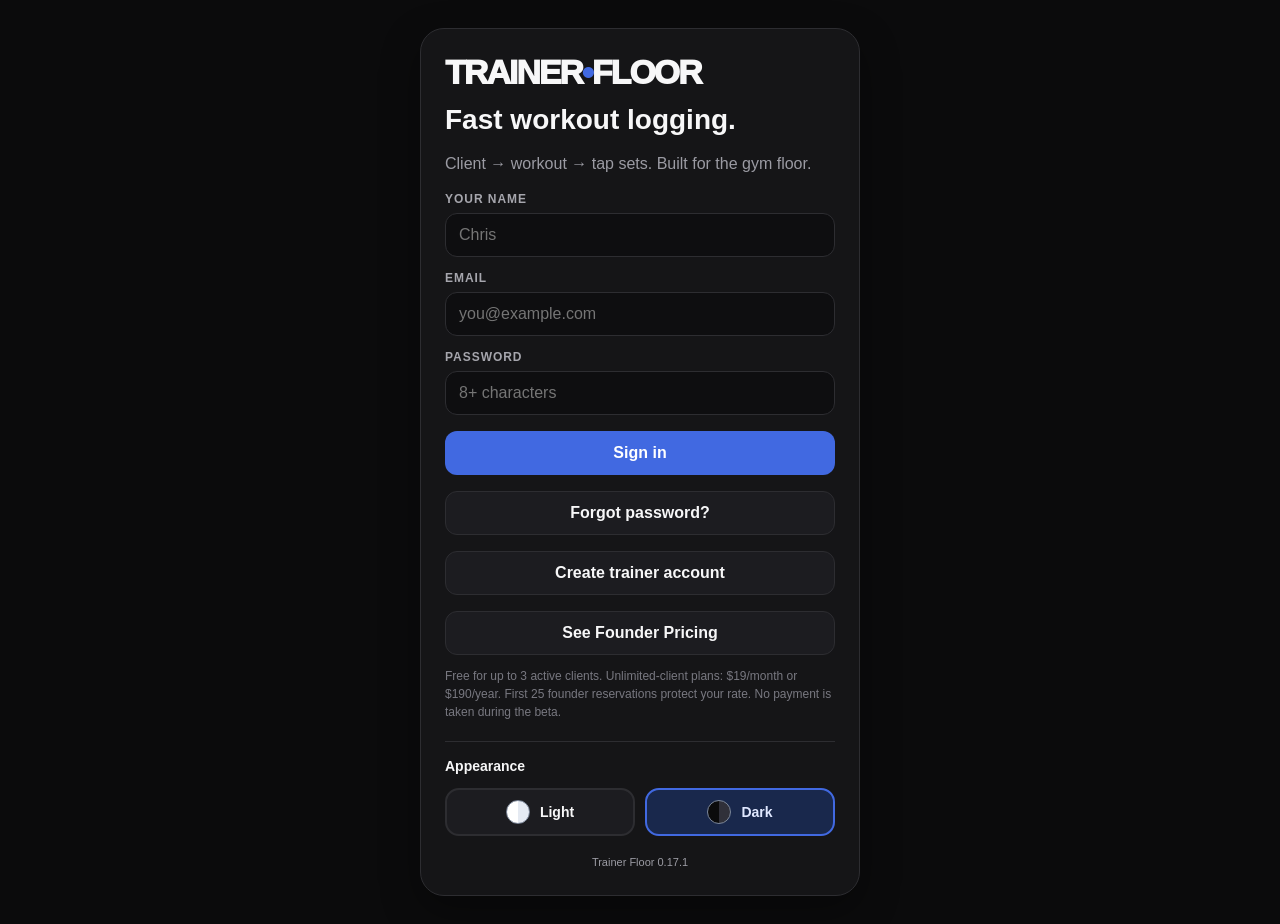
==== trainer-floor/index.html @ 177f9886 "Add Asana connect entry point and accessible workout-log help" ====
<!doctype html>
<html lang="en">
<head>
  <meta charset="UTF-8" />
  <meta name="viewport" content="width=device-width, initial-scale=1, viewport-fit=cover" />
  <meta name="theme-color" content="#0b0b0c" />
  <meta name="apple-mobile-web-app-capable" content="yes" />
  <meta name="apple-mobile-web-app-status-bar-style" content="black-translucent" />
  <link rel="manifest" href="manifest.webmanifest" />
  
  <link rel="apple-touch-icon" href="icon-180.png" />
  <title>Trainer Floor</title>
  <script src="theme.js?v=0.17.1"></script>
  <style>
:root{
  --bg:#0b0b0c;
  --panel:#151517;
  --panel2:#1c1c20;
  --line:#2d2d31;
  --text:#f7f7f8;
  --muted:#9b9ba3;
  --red:#4169E1;
  --red2:#5B7CFF;
  --white:#fff;
  --green:#5B7CFF;
  --radius:18px;
  --shadow:0 14px 38px rgba(0,0,0,.35);
}
*{box-sizing:border-box}
html,body{margin:0;min-height:100%;background:var(--bg);color:var(--text);font-family:Inter,ui-sans-serif,-apple-system,BlinkMacSystemFont,"Segoe UI",Roboto,Helvetica,Arial,sans-serif}
body{padding-bottom:env(safe-area-inset-bottom)}
button,input,textarea,select{font:inherit}
button{cursor:pointer}
button:focus-visible,input:focus-visible,textarea:focus-visible{outline:2px solid var(--red);outline-offset:2px}
.app-shell{min-height:100vh;max-width:720px;margin:0 auto;background:var(--bg)}
.topbar{position:sticky;top:0;z-index:20;display:flex;align-items:center;justify-content:space-between;gap:12px;padding:calc(14px + env(safe-area-inset-top)) 16px 12px;background:rgba(11,11,12,.92);backdrop-filter:blur(14px);border-bottom:1px solid #1c1c1f}
.brand{font-weight:900;letter-spacing:-.04em;font-size:22px}.brand span{color:var(--red)}
.top-actions{display:flex;align-items:center;gap:8px}
.icon-btn,.small-btn,.ghost-btn,.primary-btn,.danger-btn,.category-chip,.equipment-chip{border:0;border-radius:12px;color:var(--text)}
.icon-btn,.small-btn,.ghost-btn{background:var(--panel2);border:1px solid var(--line)}
.icon-btn{width:42px;height:42px;font-size:20px}.small-btn{padding:10px 12px;font-weight:750}.ghost-btn{padding:12px 14px;font-weight:750}
.primary-btn{background:var(--red);padding:13px 16px;font-weight:900}.primary-btn:active{transform:translateY(1px)}
.danger-btn{background:#3b1719;color:#ffb8bb;border:1px solid #6a292d;padding:12px 14px;font-weight:800}
.screen{padding:18px 16px 110px}
.page-title{display:flex;align-items:flex-start;justify-content:space-between;gap:12px;margin-bottom:18px}.page-title h1{font-size:30px;line-height:1.05;margin:0;letter-spacing:-.045em}.page-title p{color:var(--muted);margin:6px 0 0;font-size:14px}.badge{display:inline-flex;align-items:center;gap:6px;border:1px solid var(--line);background:var(--panel);color:#ddd;padding:7px 9px;border-radius:999px;font-size:12px;font-weight:800;white-space:nowrap}.badge.founder{border-color:#3551a8;background:#111a3a;color:#bfcaff}.badge.free{color:#ccc}.badge.pro{color:#b7f7d3;border-color:#245d3d;background:#10271b}
.search{width:100%;background:var(--panel);border:1px solid var(--line);border-radius:14px;color:var(--text);padding:13px 14px;margin-bottom:14px}.search::placeholder{color:#707078}
.client-list{display:grid;gap:10px}.client-card{width:100%;display:flex;align-items:center;justify-content:space-between;gap:14px;background:var(--panel);border:1px solid var(--line);color:var(--text);border-radius:16px;padding:15px;text-align:left}.client-card:hover{border-color:#444}.client-name{font-size:17px;font-weight:900;letter-spacing:-.02em}.client-sub{margin-top:4px;font-size:13px;color:var(--muted)}.client-arrow{font-size:24px;color:#666}.empty{border:1px dashed #38383d;background:#101012;padding:28px 20px;border-radius:18px;text-align:center}.empty strong{display:block;font-size:18px;margin-bottom:6px}.empty p{margin:0 0 16px;color:var(--muted);line-height:1.45}
.bottom-nav{position:fixed;left:50%;transform:translateX(-50%);bottom:0;z-index:25;width:min(720px,100%);display:grid;grid-template-columns:1fr 1fr 1fr;background:rgba(18,18,20,.96);backdrop-filter:blur(16px);border-top:1px solid var(--line);padding:8px 10px calc(8px + env(safe-area-inset-bottom))}.nav-btn{border:0;background:transparent;color:#777;padding:8px 6px;font-size:11px;font-weight:800}.nav-btn b{display:block;font-size:20px;margin-bottom:3px}.nav-btn.active{color:var(--text)}
.login-wrap{min-height:100vh;display:flex;align-items:center;justify-content:center;padding:28px 18px}.login-card{width:min(440px,100%);background:var(--panel);border:1px solid var(--line);border-radius:24px;padding:24px;box-shadow:var(--shadow)}.login-logo{font-size:34px;font-weight:950;letter-spacing:-.06em}.login-logo span{color:var(--red)}.login-card h1{margin:12px 0 4px;font-size:28px}.login-card p{color:var(--muted);line-height:1.5}.field{display:grid;gap:7px;margin-top:14px}.field label{font-size:12px;text-transform:uppercase;letter-spacing:.08em;color:#a6a6ad;font-weight:900}.field input,.field textarea,.field select{width:100%;background:#0e0e10;border:1px solid var(--line);border-radius:12px;color:var(--text);padding:12px 13px}.field textarea{min-height:96px;resize:vertical}.full{width:100%;margin-top:16px}.tiny{font-size:12px;color:#787880!important;margin-top:12px!important}
.client-header{display:flex;align-items:center;gap:12px;margin-bottom:12px}.back-btn{border:0;background:var(--panel2);color:var(--text);width:42px;height:42px;border-radius:12px;font-size:21px}.client-header h1{margin:0;font-size:26px;letter-spacing:-.04em}.client-header .sub{font-size:12px;color:var(--muted);margin-top:2px}.header-actions{margin-left:auto;display:flex;gap:8px}
.note-card{background:#11141b;border:1px solid #2d3757;border-radius:14px;padding:12px 13px;margin:12px 0 16px;color:#e2e7f7}.note-card .note-label{font-size:11px;text-transform:uppercase;letter-spacing:.1em;color:#8ea7ff;font-weight:900;margin-bottom:4px}.note-card .note-text{white-space:pre-wrap;font-size:14px;line-height:1.42}.note-empty{color:#76809d}
.session-bar{display:flex;align-items:center;justify-content:space-between;gap:10px;margin:12px 0}.session-title{font-size:20px;font-weight:950;letter-spacing:-.03em}.session-date{font-size:12px;color:var(--muted);margin-top:2px}.session-actions{display:flex;gap:8px}
.rest-timer{position:fixed;left:50%;transform:translateX(-50%);bottom:calc(84px + env(safe-area-inset-bottom));z-index:24;display:flex;align-items:center;gap:10px;max-width:calc(100% - 32px);padding:5px 6px 5px 14px;border:1px solid #4664b3;border-radius:999px;background:#141e39;color:#dbe4ff;box-shadow:0 4px 20px #0008}.rest-timer[hidden]{display:none}.rest-timer-label{font-size:12px;font-weight:800}.rest-timer-time{font-size:20px;font-weight:900;font-variant-numeric:tabular-nums;min-width:4ch}.rest-timer button{width:40px;height:40px;border:0;border-radius:50%;background:#25345d;color:#dbe4ff;font-size:21px}.screen.has-rest-timer{padding-bottom:180px}
.rest-timer{transition:background-color .5s,border-color .5s,color .5s}.rest-timer[data-phase="red"]{background:#521e27;border-color:#fa7885;color:#ffe0e3}.rest-timer[data-phase="yellow"]{background:#514014;border-color:#edc552;color:#fff0b4}.rest-timer[data-phase="green"]{background:#133f2c;border-color:#63d79a;color:#d5ffe8}.rest-timer button{background:#ffffff14;color:inherit;flex-shrink:0}.rest-timer button:disabled{opacity:.35;cursor:default}.rest-timer-copy{display:grid;gap:2px;min-width:72px}.rest-timer-hint{font-size:10px;white-space:nowrap}.build-label{color:var(--muted);font-size:11px;text-align:center;margin:18px 0 0}
.exercise-list{display:grid;gap:12px}.exercise-card{background:var(--panel);border:1px solid var(--line);border-radius:18px;padding:14px}.exercise-head{display:flex;align-items:flex-start;gap:10px}.exercise-title{flex:1;min-width:0}.exercise-title h3{font-size:17px;margin:0;letter-spacing:-.02em}.exercise-meta{color:var(--muted);font-size:12px;margin-top:4px;text-transform:capitalize}.change-btn{border:1px solid var(--line);background:#101012;color:#d7d7db;border-radius:10px;padding:8px 10px;font-size:12px;font-weight:900}.log-row{display:flex;align-items:center;gap:10px;margin-top:13px}.weight-box{width:95px;display:flex;align-items:center;gap:4px;background:#0f0f11;border:1px solid var(--line);border-radius:13px;padding:9px}.weight-box input{width:55px;background:transparent;border:0;color:var(--text);font-weight:900;font-size:17px;outline:none}.weight-box span{font-size:11px;color:var(--muted);font-weight:800}.set-circles{display:flex;align-items:center;gap:8px;flex:1;flex-wrap:wrap}.set-circle{width:47px;height:47px;border-radius:50%;border:2px solid var(--red);background:transparent;color:#a9b8ff;font-size:14px;font-weight:950;display:grid;place-items:center;transition:.12s ease}.set-circle.logged{background:var(--red);color:white;box-shadow:0 0 0 3px rgba(65,105,225,.16)}.set-circle:active{transform:scale(.94)}.set-add{width:42px;height:42px;border-radius:50%;border:1px dashed #555;background:transparent;color:#999;font-weight:900}.exercise-footer{display:flex;justify-content:space-between;align-items:center;margin-top:10px}.mini-note{font-size:12px;color:#a8a8af;max-width:78%;white-space:nowrap;overflow:hidden;text-overflow:ellipsis}.remove-ex{border:0;background:transparent;color:#855;font-size:16px;padding:4px 6px}
.add-exercise{width:100%;margin-top:12px;background:#121214;border:1px dashed #444;color:#d2d2d6;border-radius:16px;padding:14px;font-weight:900}.finish-btn{width:100%;margin-top:16px;background:var(--red);border:0;color:white;border-radius:16px;padding:16px;font-size:16px;font-weight:950}.completed-banner{background:#11271a;border:1px solid #255c3c;color:#baf6d2;border-radius:14px;padding:12px 14px;margin:12px 0;font-weight:800}
.modal-backdrop{position:fixed;inset:0;z-index:50;background:rgba(0,0,0,.72);display:flex;align-items:flex-end;justify-content:center}.modal{width:min(720px,100%);max-height:89vh;overflow:auto;background:#121214;border:1px solid #333;border-radius:24px 24px 0 0;padding:18px 16px calc(20px + env(safe-area-inset-bottom));box-shadow:var(--shadow)}.modal-handle{width:42px;height:5px;background:#444;border-radius:99px;margin:0 auto 12px}.modal-head{display:flex;align-items:center;justify-content:space-between;gap:10px}.modal-head h2{margin:0;font-size:23px;letter-spacing:-.035em}.close-btn{border:0;background:var(--panel2);color:#aaa;width:38px;height:38px;border-radius:12px;font-size:19px}.chips{display:flex;gap:8px;overflow:auto;padding:10px 0 4px}.category-chip,.equipment-chip{background:var(--panel2);border:1px solid var(--line);padding:9px 12px;font-size:12px;font-weight:900;text-transform:capitalize;white-space:nowrap}.category-chip.active,.equipment-chip.active{background:var(--red);border-color:var(--red);color:#fff}.picker-list{display:grid;gap:8px;margin-top:12px}.picker-item{width:100%;display:flex;justify-content:space-between;align-items:center;gap:14px;text-align:left;background:var(--panel);border:1px solid var(--line);color:var(--text);border-radius:14px;padding:13px}.picker-item strong{display:block;font-size:15px}.picker-item small{display:block;color:var(--muted);margin-top:3px;text-transform:capitalize}.picker-plus{font-size:24px;color:var(--red)}
.settings-card{background:var(--panel);border:1px solid var(--line);border-radius:18px;padding:16px;margin-bottom:12px}.settings-card h3{margin:0 0 8px;font-size:16px}.settings-card p{margin:0;color:var(--muted);font-size:13px;line-height:1.45}.settings-row{display:flex;justify-content:space-between;align-items:center;gap:14px}.plan-price{font-size:28px;font-weight:950;letter-spacing:-.05em}.muted{color:var(--muted)}
.stats{display:grid;grid-template-columns:1fr 1fr 1fr;gap:8px;margin-bottom:16px}.stat{background:var(--panel);border:1px solid var(--line);border-radius:14px;padding:12px}.stat b{display:block;font-size:22px;letter-spacing:-.04em}.stat span{font-size:11px;color:var(--muted);text-transform:uppercase;font-weight:900;letter-spacing:.06em}
.toast{position:fixed;z-index:100;left:50%;bottom:92px;transform:translate(-50%,20px);background:#f7f7f8;color:#111;border-radius:999px;padding:10px 14px;font-weight:800;font-size:13px;opacity:0;pointer-events:none;transition:.18s ease;white-space:nowrap;max-width:88vw;overflow:hidden;text-overflow:ellipsis}.toast.show{opacity:1;transform:translate(-50%,0)}
.sep{height:1px;background:var(--line);margin:14px 0}.row{display:flex;align-items:center;gap:10px}.grow{flex:1}.right{margin-left:auto}
@media (min-width:700px){.modal{border-radius:24px;margin-bottom:18px}.modal-backdrop{align-items:center}.screen{padding-left:24px;padding-right:24px}.topbar{padding-left:24px;padding-right:24px}}

  
.help-wrap{position:relative;display:inline-flex;align-items:center;vertical-align:middle;margin-left:6px}
.help-dot{width:19px;height:19px;border-radius:50%;border:1px solid #4a4a50;background:#202024;color:#bdbdc5;font-size:11px;font-weight:950;line-height:1;display:grid;place-items:center;padding:0;cursor:help}
.help-dot:hover,.help-dot:focus-visible{border-color:#777;color:#fff;background:#2a2a2f}
.help-tip{position:absolute;z-index:80;left:50%;bottom:calc(100% + 8px);transform:translateX(-50%) translateY(3px);width:min(290px,76vw);background:#27272c;border:1px solid #4a4a50;color:#f0f0f3;padding:10px 11px;border-radius:10px;box-shadow:0 12px 30px rgba(0,0,0,.45);font-size:12px;line-height:1.4;font-weight:600;letter-spacing:0;text-transform:none;text-align:left;white-space:normal;opacity:0;visibility:hidden;pointer-events:none;transition:.12s ease}
.help-tip::after{content:"";position:absolute;left:50%;top:100%;transform:translateX(-50%);border:6px solid transparent;border-top-color:#4a4a50}
.help-wrap:hover .help-tip,.help-wrap:focus-within .help-tip{opacity:1;visibility:visible;transform:translateX(-50%) translateY(0)}
.help-inline{display:inline-flex;align-items:center}
.import-hero{background:#111216;border:1px solid #32343b;border-radius:16px;padding:14px;margin:12px 0}
.import-hero strong{display:block;font-size:17px;margin-bottom:5px}
.import-hero p{margin:0;color:#b4b4bd;line-height:1.45;font-size:13px}
@media (max-width:520px){.help-tip{left:auto;right:-10px;transform:translateY(3px);width:min(260px,80vw)}.help-wrap:hover .help-tip,.help-wrap:focus-within .help-tip{transform:translateY(0)}.help-tip::after{left:auto;right:13px}}

.last-workout{background:linear-gradient(135deg,#151e39,#11151e);border:1px solid #33487d;border-radius:16px;padding:16px;margin-bottom:16px}.last-workout p{font-size:14px;line-height:1.5;color:#c4cee7}.last-workout .note-label{font-size:12px;color:#a9bfff;font-weight:800}.previous-performance{padding:10px 12px;border-radius:10px;background:#101520;border-left:3px solid #4169e1;margin-top:12px;color:#b9c7eb;font-size:12px;line-height:1.55}.history-date{color:#a9bfff;font-size:13px;font-weight:700;margin-top:6px}.filter-label{display:block;color:var(--muted);font-size:12px;margin:0 0 7px}.import-session{border-top:1px solid var(--line);padding:10px 0;font-size:13px;line-height:1.5}details{margin-top:10px;font-size:13px;line-height:1.5}summary{cursor:pointer;color:#a9bfff}details .note-text{white-space:pre-wrap}.client-card>div:first-child{min-width:0}.client-sub{line-height:1.5;overflow-wrap:anywhere}@media(max-width:440px){.page-title{flex-wrap:wrap}.session-bar{flex-wrap:wrap}.header-actions .small-btn{padding:9px}.client-header h1{font-size:22px}}
</style>
<link rel="stylesheet" href="features.css?v=0.17.1" />
<link rel="stylesheet" href="theme.css?v=0.17.1" />
</head>
<body>
  <div id="app"></div>
  <div id="toast" class="toast" aria-live="polite"></div>
  <script src="history.js?v=0.17.1"></script>
  <script src="store.js?v=0.17.1"></script>
  <script src="progress.js?v=0.17.1"></script>
  <script src="features.js?v=0.17.1"></script>
  <script src="import-ui.js?v=0.17.1"></script>
  <script src="founder.js?v=0.17.1"></script>
  <script>
const H = TrainerHistory;
const SUPABASE_URL = 'https://srsuoehdnfzobzvtkldz.supabase.co';
const SUPABASE_KEY = 'sb_publishable_TFJSeU_mqgg5phsiD8PyHw_SfFUrUBy';
const SESSION_KEY = 'trainer_floor_session_v2';
function readStoredSession(){try{return JSON.parse(localStorage.getItem(SESSION_KEY)||'null')}catch{return null}}
function writeStoredSession(s){if(s)localStorage.setItem(SESSION_KEY,JSON.stringify(s));else localStorage.removeItem(SESSION_KEY)}
async function api(path,{method='GET',body,token,headers={}}={}){
  const res=await fetch(SUPABASE_URL+path,{method,headers:{apikey:SUPABASE_KEY,'Content-Type':'application/json',...(token?{Authorization:'Bearer '+token}:{}),...headers},body:body===undefined?undefined:JSON.stringify(body)});
  const txt=await res.text(); let data=null; try{data=txt?JSON.parse(txt):null}catch{data=txt}
  if(!res.ok){const msg=data?.msg||data?.message||data?.error_description||data?.error||('Request failed ('+res.status+')');const error=new Error(msg);error.status=res.status;throw error;}
  return {data,status:res.status,headers:res.headers};
}
let refreshPromise=null;
async function refreshSession(s){if(!s?.refresh_token)return null;if(refreshPromise)return refreshPromise;refreshPromise=(async()=>{try{const {data}=await api('/auth/v1/token?grant_type=refresh_token',{method:'POST',body:{refresh_token:s.refresh_token}});writeStoredSession(data);return data}catch(e){if(e.status===400||e.status===401)writeStoredSession(null);throw e;}finally{refreshPromise=null;}})();return refreshPromise;}
async function validSession(){
  let s=readStoredSession(); if(!s?.access_token)return null;
  if(s.expires_at && s.expires_at < Math.floor(Date.now()/1000)+30)s=await refreshSession(s);
  if(!s)return null;
  try{const {data:user}=await api('/auth/v1/user',{token:s.access_token});return {session:s,user}}
  catch(e){if(e.status!==401&&e.status!==403)throw e;s=await refreshSession(s);if(!s)return null;const {data:user}=await api('/auth/v1/user',{token:s.access_token});return {session:s,user};}
}
function authToken(){return readStoredSession()?.access_token||''}
async function freshAuthToken(){
  const current=await validSession();
  if(!current?.session?.access_token) throw new Error('Your session expired. Please sign in again.');
  if(state.user && current.user && state.user.id!==current.user.id)throw new Error('Sign in to the same account to sync pending changes.');
  if(state.user && current.user) state.user=current.user;
  return current.session.access_token;
}
async function authenticatedApi(path,options={}){
  const token=await freshAuthToken();
  try{
    return await api(path,{...options,token});
  }catch(error){
    const msg=String(error?.message||'').toLowerCase();
    if(!msg.includes('jwt expired') && !msg.includes('invalid jwt') && !msg.includes('token is expired')) throw error;
    const refreshed=await refreshSession(readStoredSession());
    if(!refreshed?.access_token) throw new Error('Your session expired. Please sign in again.');
    return api(path,{...options,token:refreshed.access_token});
  }
}
function q(v){return encodeURIComponent(v)}
async function restSelect(table,query=''){const {data}=await authenticatedApi('/rest/v1/'+table+(query?'?'+query:''),{headers:{Accept:'application/json'}});return data}
async function restSelectAll(table,query=''){
  const rows=[];
  for(let offset=0;;offset+=500){
    const page=await restSelect(table,query+(query?'&':'')+'limit=500&offset='+offset);
    rows.push(...(page||[]));
    if(!page || page.length<500) return rows;
  }
}
async function restInsert(table,payload,{returnRow=false}={}){const {data}=await authenticatedApi('/rest/v1/'+table,{method:'POST',body:payload,headers:{Prefer:returnRow?'return=representation':'return=minimal'}});return data}
async function restUpsert(table,payload){await authenticatedApi('/rest/v1/'+table,{method:'POST',body:payload,headers:{Prefer:'resolution=merge-duplicates,return=minimal'}})}
const SB={auth:{
  async getSession(){const x=await validSession();return {data:{session:x?.session?{...x.session,user:x.user}:null}}},
  async signInWithPassword({email,password}){try{const {data}=await api('/auth/v1/token?grant_type=password',{method:'POST',body:{email,password}});writeStoredSession(data);return {data:{session:data,user:data.user},error:null}}catch(error){return {data:{},error}}},
  async signUp({email,password,options}){try{const {data}=await api('/auth/v1/signup',{method:'POST',body:{email,password,data:options?.data||{}}});if(data?.access_token)writeStoredSession(data);return {data:{session:data?.access_token?data:null,user:data?.user||null},error:null}}catch(error){return {data:{},error}}},
  async refreshSession(){const data=await refreshSession(readStoredSession());return {data:{session:data},error:data?null:new Error('Session refresh failed')}},
  async signOut(){writeStoredSession(null);return {error:null}}
}};
const APP_VERSION = '0.17.1';
const FREE_CLIENT_LIMIT = 3;
const TARGET_REPS = 15;

const EXERCISES = [
  {name:'Dumbbell Bench Press', cat:'push', eq:'dumbbells'},
  {name:'Incline Dumbbell Press', cat:'push', eq:'dumbbells'},
  {name:'Push-Up', cat:'push', eq:'bodyweight'},
  {name:'Machine Chest Press', cat:'push', eq:'machine'},
  {name:'Cable Chest Press', cat:'push', eq:'cable'},
  {name:'Dumbbell Shoulder Press', cat:'push', eq:'dumbbells'},
  {name:'Dumbbell Lateral Raise', cat:'push', eq:'dumbbells'},
  {name:'Cable Triceps Pressdown', cat:'push', eq:'cable'},
  {name:'Overhead Dumbbell Triceps Extension', cat:'push', eq:'dumbbells'},
  {name:'Bench Dip', cat:'push', eq:'bench'},
  {name:'One-Arm Dumbbell Row', cat:'pull', eq:'dumbbells'},
  {name:'Lat Pulldown', cat:'pull', eq:'cable'},
  {name:'Seated Cable Row', cat:'pull', eq:'cable'},
  {name:'Machine Row', cat:'pull', eq:'machine'},
  {name:'Assisted Pull-Up', cat:'pull', eq:'machine'},
  {name:'Pull-Up', cat:'pull', eq:'bodyweight'},
  {name:'Face Pull', cat:'pull', eq:'cable'},
  {name:'Dumbbell Curl', cat:'pull', eq:'dumbbells'},
  {name:'Hammer Curl', cat:'pull', eq:'dumbbells'},
  {name:'Cable Curl', cat:'pull', eq:'cable'},
  {name:'Goblet Squat', cat:'legs', eq:'dumbbells'},
  {name:'Leg Press', cat:'legs', eq:'machine'},
  {name:'Leg Extension', cat:'legs', eq:'machine'},
  {name:'Hamstring Curl', cat:'legs', eq:'machine'},
  {name:'Dumbbell Romanian Deadlift', cat:'legs', eq:'dumbbells'},
  {name:'Barbell Deadlift', cat:'legs', eq:'barbell'},
  {name:'Reverse Lunge', cat:'legs', eq:'dumbbells'},
  {name:'Step-Up', cat:'legs', eq:'bench'},
  {name:'Hip Thrust', cat:'legs', eq:'bench'},
  {name:'Calf Raise', cat:'legs', eq:'machine'},
  {name:'Plank', cat:'core', eq:'bodyweight'},
  {name:'Side Plank', cat:'core', eq:'bodyweight'},
  {name:'Dead Bug', cat:'core', eq:'bodyweight'},
  {name:'Bird Dog', cat:'core', eq:'bodyweight'},
  {name:'Pallof Press', cat:'core', eq:'cable'},
  {name:'Cable Chop', cat:'core', eq:'cable'},
  {name:'Reverse Crunch', cat:'core', eq:'bodyweight'},
  {name:'Hanging Knee Raise', cat:'core', eq:'bodyweight'},
  {name:'Suitcase Carry', cat:'core', eq:'dumbbells'},
  {name:'Treadmill Walk', cat:'legs', eq:'treadmill'},
];

const state = {
  user: null,
  data: null,
  view: 'clients',
  selectedClientId: null,
  selectedSessionId: null,
  historyClientId: '',
  historyQuery: '',
  modal: null,
  picker: { category:'all', equipment:'all', search:'', replaceIndex:null }
};

const $ = (s) => document.querySelector(s);
const uid = () => (crypto.randomUUID ? crypto.randomUUID() : Date.now().toString(36)+Math.random().toString(36).slice(2));
const esc = (v='') => String(v).replace(/[&<>'"]/g, c => ({'&':'&amp;','<':'&lt;','>':'&gt;',"'":'&#39;','"':'&quot;'}[c]));
function helpTip(text,label='More information'){
  return `<span class="help-wrap"><button class="help-dot" type="button" aria-label="${esc(label)}">?</button><span class="help-tip" role="tooltip">${esc(text)}</span></span>`;
}

const todayKey = () => H.localDay();
const niceDate = (d=new Date()) => d.toLocaleDateString(undefined,{weekday:'short',month:'short',day:'numeric'});

// Keep rest timing on this device, scoped to the signed-in trainer and workout.
// Use a timestamp so background throttling and screen locking do not lose time.
const restTimers = new Map();
let restTimerTick = null;
function restTimerKey(session){return `trainer_floor_rest_v1:${state.user.id}:${session.id}`;}
function getRestTimer(session){
  if(!state.user || session.completedAt) return null;
  const key=restTimerKey(session);
  if(!restTimers.has(key)){
    let timer=null;
    try{
      const saved=JSON.parse(localStorage.getItem(key)||'null');
      if(saved && Number.isFinite(saved.startedAt) && saved.startedAt>0 && typeof saved.exerciseId==='string' && Number.isInteger(saved.setIndex) && saved.setIndex>=0) timer=saved;
    }catch{}
    restTimers.set(key,timer);
  }
  return restTimers.get(key);
}
function saveRestTimer(session,timer){
  if(!state.user) return;
  const key=restTimerKey(session);
  restTimers.set(key,timer);
  try{if(timer) localStorage.setItem(key,JSON.stringify(timer));else localStorage.removeItem(key);}catch{}
}
function formatRestTime(startedAt,now=Date.now()){
  const seconds=Math.max(0,Math.floor((now-startedAt)/1000));
  const minutes=Math.floor(seconds/60);
  const tail=String(seconds%60).padStart(2,'0');
  return minutes<60 ? `${minutes}:${tail}` : `${Math.floor(minutes/60)}:${String(minutes%60).padStart(2,'0')}:${tail}`;
}
function restPhase(startedAt,now=Date.now()){
  const elapsed=Math.max(0,now-startedAt);
  return elapsed<30000 ? {color:'red',label:'Rest'} : elapsed<60000 ? {color:'yellow',label:'Get ready'} : {color:'green',label:'Ready'};
}
function stopRestTimerTick(){
  if(restTimerTick!==null) clearInterval(restTimerTick);
  restTimerTick=null;
}
function refreshRestTimer(session){
  stopRestTimerTick();
  const panel=$('#restTimer');
  if(!panel) return;
  const timer=getRestTimer(session);
  panel.hidden=!!session.completedAt || !session.exercises.length;
  $('#screen').classList.toggle('has-rest-timer',!panel.hidden);
  $('#restartRestTimer').disabled=!timer;
  $('#stopRestTimer').disabled=!timer;
  if(!timer){
    panel.dataset.phase='idle';
    $('#restTimerTime').textContent='0:00';
    $('#restTimerStatus').textContent='Rest timer';
    $('#restTimerHint').textContent='Tap a set to start';
    return;
  }
  const tick=()=>{
    const phase=restPhase(timer.startedAt);
    $('#restTimerTime').textContent=formatRestTime(timer.startedAt);
    panel.dataset.phase=phase.color;
    $('#restTimerStatus').textContent=phase.label;
    $('#restTimerHint').textContent=phase.color==='red' ? 'Keep resting' : phase.color==='yellow' ? 'Almost one minute' : 'One minute or more';
  };
  tick();
  restTimerTick=setInterval(tick,250);
}
function logSet(session,i,j){
  const ex=session.exercises[i], previous=ex.sets[j];
  const firstTap=previous===null || previous===undefined;
  const next=firstTap ? exerciseProgressAt(ex) : previous>1 ? previous-1 : null;
  ex.sets[j]=next;
  if(firstTap || (next!==null && !getRestTimer(session))){
    saveRestTimer(session,{startedAt:Date.now(),exerciseId:ex.id,setIndex:j});
  }else if(next===null){
    const timer=getRestTimer(session);
    if(timer?.exerciseId===ex.id && timer.setIndex===j) saveRestTimer(session,null);
  }
  saveSession(session);
  refreshRestTimer(session);
  return next;
}

async function loadRemote(user){
  let rows=await restSelect('tf_profiles',`select=*&user_id=eq.${q(user.id)}&limit=1`);
  let profile=rows?.[0]||null;
  if(!profile){
    const displayName=user.user_metadata?.display_name||user.email?.split('@')[0]||'Trainer';
    const made=await restInsert('tf_profiles',{user_id:user.id,display_name:displayName},{returnRow:true});
    profile=made?.[0];
  }
  const [clientsRows,sessionsRows]=await Promise.all([restSelectAll('tf_clients','select=*&order=created_at.asc,id.asc'),restSelectAll('tf_sessions','select=*&order=created_at.asc,id.asc')]);
  state.user=user;
  state.data={version:APP_VERSION,profile:{id:user.id,name:profile?.display_name||'Trainer',email:user.email||'',trainerNumber:profile?.trainer_number,createdAt:profile?.created_at},
    clients:(clientsRows||[]).map(clientFromRow),
    sessions:(sessionsRows||[]).map(sessionFromRow),
    plan:profile?.plan||'free'};
  const store=initializeDeviceStore(user);state.data=store.hydrate(state.data);
  await refreshExtras();await loadFounderReservation();scheduleSave(0);
}
async function syncClient(client){
  if(!state.user||!client)return;
  const {data}=await authenticatedApi('/rest/v1/rpc/tf_save_record',{method:'POST',body:{p_kind:'client',p_record:recordPayload('client',client),p_expected_revision:client.revision||0,p_mutation_id:uid()}});
  client.revision=data.revision;
}
async function syncSession(session){
  if(!state.user||!session)return;
  const {data}=await authenticatedApi('/rest/v1/rpc/tf_save_record',{method:'POST',body:{p_kind:'session',p_record:recordPayload('session',session),p_expected_revision:session.revision||0,p_mutation_id:uid()}});
  session.revision=data.revision;
}

function saveClient(client){ return queueRecord('client',client); }
function saveSession(session){ return queueRecord('session',session); }

function toast(msg){
  const el = $('#toast');
  if(!el) return;
  el.textContent = msg; el.classList.add('show');
  clearTimeout(window.__toast); window.__toast = setTimeout(()=>el.classList.remove('show'),1700);
}

async function start(){
  renderLogin();
  setupRecoveryEvents();setupInstallableApp();
  const hadCache=restoreCachedUser();if(hadCache)render();
  try{
    const restored = await SB.auth.getSession();
    const session = restored?.data?.session || null;
    if(session?.user){
      try{
        await loadRemote(session.user);
        render();openFounderIntent();
      }catch(e){
        console.error(e);
        if(!hadCache)renderLogin('Your data could not load. Check your connection and sign in again.');
      }
    }else if(!hadCache){renderLogin();}
  }catch(e){
    console.error(e);
    if(!hadCache)renderLogin('Could not restore your previous session. Sign in to continue.');
  }
}

function appearanceHtml(compact=false){
  const current=TrainerTheme.get();
  return `<div class="${compact?'login-appearance':'settings-card'}"><h3>Appearance</h3>${compact?'':'<p>Choose your background.</p>'}<fieldset class="appearance-choice"><legend class="visually-hidden">Color theme</legend>${['light','dark'].map(theme=>`<label><input type="radio" name="appearance" data-appearance value="${theme}" ${current===theme?'checked':''}><span class="appearance-option"><span class="appearance-swatch ${theme}" aria-hidden="true"></span><span>${theme==='light'?'Light':'Dark'}</span></span></label>`).join('')}</fieldset><p class="appearance-feedback tiny" id="appearanceFeedback" role="status"></p></div>`;
}
function wireAppearance(){
  document.querySelectorAll('[data-appearance]').forEach(input=>input.onchange=()=>{
    if(!input.checked)return;
    const saved=TrainerTheme.set(input.value),feedback=$('#appearanceFeedback');
    if(feedback)feedback.textContent=saved?'Saved on this device.':'Appearance changed for now. This browser could not save your preference.';
  });
}

function renderLogin(message=''){
  stopRestTimerTick();
  $('#app').innerHTML = `
    <div class="login-wrap">
      <div class="login-card">
        <div class="login-logo">TRAINER<span>•</span>FLOOR</div>
        <h1>Fast workout logging.</h1>
        <p>Client → workout → tap sets. Built for the gym floor.</p>
        ${message?`<div class="note-card"><div class="note-text">${esc(message)}</div></div>`:''}
        <form id="loginForm">
          <div class="field"><label>Your name</label><input id="name" autocomplete="name" placeholder="Chris" /></div>
          <div class="field"><label>Email</label><input id="email" type="email" autocomplete="email" placeholder="you@example.com" required /></div>
          <div class="field"><label>Password</label><input id="password" type="password" autocomplete="current-password" minlength="8" placeholder="8+ characters" required /></div>
          <button class="primary-btn full" id="signIn" type="submit">Sign in</button>
          <button class="ghost-btn full" id="forgotPassword" type="button">Forgot password?</button>
          <button class="ghost-btn full" id="createAccount" type="button">Create trainer account</button>
          <button class="ghost-btn full" id="seePricing" type="button">See Founder Pricing</button>
        </form>
        <p class="tiny">Free for up to 3 active clients. Unlimited-client plans: $19/month or $190/year. First 25 founder reservations protect your rate. No payment is taken during the beta.</p>
        ${appearanceHtml(true)}
        <p class="build-label">Trainer Floor ${APP_VERSION}</p>
      </div>
    </div>`;
  wireAppearance();
  $('#loginForm').addEventListener('submit', async e=>{
    e.preventDefault();
    const email=$('#email').value.trim().toLowerCase(), password=$('#password').value;
    const btn=$('#signIn'); btn.disabled=true; btn.textContent='Signing in…';
    const {data,error}=await SB.auth.signInWithPassword({email,password});
    if(error){
      btn.disabled=false; btn.textContent='Sign in';
      const msg = error.message === 'Invalid login credentials'
        ? 'That email already exists, but the password does not match. Try again or tap Forgot password.'
        : error.message;
      return renderLogin(msg);
    }
    if(deviceStore?.status().pending && deviceStore.userId!==data.user.id){await SB.auth.signOut();return renderLogin('Sign in to the original account to sync its pending changes first.');}
    try{await loadRemote(data.user); render();openFounderIntent();}catch(error){renderLogin(error.message||'Could not load your account. Try again.');}
  });
  $('#forgotPassword').onclick=async()=>{
    const email=$('#email').value.trim().toLowerCase();
    if(!email){ return renderLogin('Enter your email first, then tap Forgot password.'); }
    try{
      const redirectTo='https://members.chrisjanke.com/reset-password';
      await api('/auth/v1/recover?redirect_to='+encodeURIComponent(redirectTo),{method:'POST',body:{email}});
      renderLogin('Password reset requested. Check your email for the reset link, then return here and sign in.');
    }catch(error){
      renderLogin(error.message || 'Could not request a password reset.');
    }
  };

  if($('#seePricing')) $('#seePricing').onclick=()=>{window.location.href='./sales.html';};
  $('#createAccount').onclick=async()=>{
    const name=$('#name').value.trim(), email=$('#email').value.trim().toLowerCase(), password=$('#password').value;
    if(!name || !email || password.length<8){return toast('Name, email and 8+ character password required');}
    const btn=$('#createAccount'); btn.disabled=true; btn.textContent='Creating…';
    const {data,error}=await SB.auth.signUp({email,password,options:{data:{display_name:name}}});
    if(error){btn.disabled=false;btn.textContent='Create trainer account';return renderLogin(error.message);}
    if(data.session && data.user){ await loadRemote(data.user); render();openFounderIntent(); }
    else renderLogin('If this is a new email, check your inbox to confirm it. If you already used this email with ChrisJanke.com, use Sign in or Forgot password instead.');
  };
}

function render(){
  stopRestTimerTick();
  if(!state.user) return renderLogin();
  $('#app').innerHTML = `
    <div class="app-shell">
      <header class="topbar">
        <div class="brand">TRAINER<span>•</span>FLOOR</div>
        <div class="top-actions">
          <span class="badge ${state.data.plan}">${state.data.profile.trainerNumber===1?'Founder':state.data.plan==='pro'?'Pro':'Free'}</span>
        </div>
      </header>
      <main id="screen" class="screen"></main>
      <div class="save-strip"><button id="saveStatus" class="save-status" aria-live="polite">Saved</button><button id="appUpdate" class="small-btn" hidden>Update ready · reload</button></div>
      <nav class="bottom-nav">
        <button class="nav-btn ${state.view==='clients'||state.view==='workout'?'active':''}" data-nav="clients"><b>●</b>Clients</button>
        <button class="nav-btn ${state.view==='history'?'active':''}" data-nav="history"><b>↺</b>History</button>
        <button class="nav-btn ${state.view==='settings'?'active':''}" data-nav="settings"><b>⚙</b>Settings</button>
      </nav>
    </div>${state.modal ? modalHtml() : ''}`;
  document.querySelectorAll('[data-nav]').forEach(b=>b.onclick=()=>{state.modal=null; state.view=b.dataset.nav; if(state.view==='history'){state.historyClientId='';state.historyQuery='';} render();});
  if(state.view==='clients') renderClients();
  if(state.view==='workout') renderWorkout();
  if(state.view==='history') renderHistory();
  if(state.view==='settings') renderSettings();
  $('#saveStatus').onclick=()=>{state.modal={type:'saveStatus'};render();};renderSaveStatus();renderUpdateNotice();
  document.querySelectorAll('[data-quick-client]').forEach(b=>b.onclick=()=>openClient(b.dataset.quickClient));
  wireModal();
}


function parseCsv(text){
  const rows=[]; let row=[], field='', quoted=false;
  text=String(text||'').replace(/^\uFEFF/,'');
  for(let i=0;i<text.length;i++){
    const ch=text[i];
    if(ch==='"'){
      if(quoted && text[i+1]==='"'){ field+='"'; i++; }
      else quoted=!quoted;
    }else if(ch===',' && !quoted){
      row.push(field); field='';
    }else if((ch==='\n' || ch==='\r') && !quoted){
      if(ch==='\r' && text[i+1]==='\n') i++;
      row.push(field); field='';
      if(row.some(v=>String(v).trim()!=='')) rows.push(row);
      row=[];
    }else{
      field+=ch;
    }
  }
  if(field!=='' || row.length){ row.push(field); if(row.some(v=>String(v).trim()!=='')) rows.push(row); }
  if(rows.length<2) return [];
  const headers=rows[0].map(h=>String(h).trim().toLowerCase());
  return rows.slice(1).map(cols=>{
    const obj={};
    headers.forEach((h,i)=>obj[h]=String(cols[i]??'').trim());
    return obj;
  });
}

function csvBool(value){
  return ['true','1','yes','y'].includes(String(value||'').trim().toLowerCase());
}


function clientMatchKey(name){
  const raw=String(name||'').toLowerCase();
  let key=raw
    .replace(/[()"'’“”]/g,' ')
    .replace(/[^a-z0-9]+/g,' ')
    .trim()
    .replace(/\s+/g,' ');

  const tokens=new Set(key.split(' ').filter(Boolean));

  // Strong identity rules for known aliases.
  if(tokens.has('wiener') && (tokens.has('trish') || tokens.has('patricia'))) return 'patricia wiener';
  if(tokens.has('kusumo') && (tokens.has('leo') || tokens.has('leonardo'))) return 'leonardo kusumo';
  if(tokens.has('gold') && (tokens.has('jim') || tokens.has('james'))) return 'james gold';
  if(tokens.has('bott') && (tokens.has('jaime') || tokens.has('jamie'))) return 'jaime bott';

  const aliases={
    'trish':'patricia wiener',
    'patricia wiener':'patricia wiener',
    'jaime':'jaime bott',
    'jamie':'jaime bott',
    'jaime bott':'jaime bott',
    'jamie bott':'jaime bott',
    'leo':'leonardo kusumo',
    'leonardo':'leonardo kusumo',
    'leonardo kusumo':'leonardo kusumo',
    'jim':'james gold',
    'james':'james gold',
    'james gold':'james gold'
  };
  return aliases[key] || key;
}

function canonicalClientName(name){
  const key=clientMatchKey(name);
  const canonical={
    'patricia wiener':'Patricia "Trish" Wiener',
    'james gold':'Jim / James Gold',
    'leonardo kusumo':'Leo / Leonardo Kusumo',
    'jaime bott':'Jaime Bott'
  };
  return canonical[key] || String(name||'').trim();
}

async function mergeDuplicateClients(){
  if(!state.data || !state.user) return;

  const groups=new Map();
  for(const client of state.data.clients.filter(c=>!c.archived)){
    const key=clientMatchKey(client.name);
    if(!groups.has(key)) groups.set(key,[]);
    groups.get(key).push(client);
  }

  for(const [key,clients] of groups){
    if(clients.length<2) continue;

    const scored=[...clients].sort((a,b)=>{
      const aSessions=state.data.sessions.filter(s=>s.clientId===a.id).length;
      const bSessions=state.data.sessions.filter(s=>s.clientId===b.id).length;
      if(aSessions!==bSessions) return bSessions-aSessions;
      const aNotes=(a.note||'').length, bNotes=(b.note||'').length;
      if(aNotes!==bNotes) return bNotes-aNotes;
      return new Date(a.createdAt||0)-new Date(b.createdAt||0);
    });

    const survivor=scored[0];
    survivor.name=canonicalClientName(survivor.name);

    const noteParts=[];
    for(const client of clients){
      const n=String(client.note||'').trim();
      if(n && !noteParts.includes(n)) noteParts.push(n);
    }
    survivor.note=noteParts.join('\n\n');

    for(const duplicate of scored.slice(1)){
      const moved=state.data.sessions.filter(s=>s.clientId===duplicate.id);
      for(const session of moved){
        session.clientId=survivor.id;
        await syncSession(session);
      }
      duplicate.archived=true;
      await syncClient(duplicate);
    }

    await syncClient(survivor);
  }
}

async function analyzeSmartHistory(text,filename='pasted notes'){return analyzeImportedData(text,filename);}

function aiExerciseToApp(ex,planned=false){
  const sets=(Array.isArray(ex?.sets)?ex.sets:[]).map(H.validRep);
  return {id:uid(),name:String(ex.name).trim(),cat:ex.category||'other',eq:ex.equipment||'other',
    weight:String(ex.weight??'').trim(),sets:planned?(sets.length?sets.map(()=>null):[null,null,null]):sets,
    note:ex.note||'',progressAt:ex.progressAt||TARGET_REPS};
}

async function importSmartHistory(parsed){
  const result={importedSessions:0,skippedSessions:0,importedClients:0,clients:[],failures:[]};
  // Prefer active records over archived aliases, and refresh history for safe retries.
  const roster=await restSelectAll('tf_clients','select=*&order=created_at.asc,id.asc');
  for(const row of roster||[]){
    const existing=state.data.clients.find(c=>c.id===row.id);if(!existing)state.data.clients.push(clientFromRow(row));else if(!deviceStore?.pending['client:'+row.id])Object.assign(existing,clientFromRow(row));
  }
  const remote=await restSelectAll('tf_sessions','select=*&order=created_at.asc,id.asc');
  for(const row of remote||[]){
    const existing=state.data.sessions.find(s=>s.id===row.id);if(!existing)state.data.sessions.push(sessionFromRow(row));else if(!deviceStore?.pending['session:'+row.id])Object.assign(existing,sessionFromRow(row));
  }
  const existingByName=new Map([...state.data.clients].sort((a,b)=>Number(b.archived)-Number(a.archived)).map(c=>[clientMatchKey(c.name),c]));
  for(const incoming of parsed.clients||[]){
    const report={name:incoming.name,added:0,skipped:0,template:false};
    try{
      const aliases=[incoming.name,...(incoming.aliases||[])].map(clientMatchKey);
      let existing=aliases.map(key=>existingByName.get(key)).find(Boolean);
      if(existing&&deviceStore?.pending['client:'+existing.id])throw Error('Sync this client’s pending changes before importing.');
      if(!existing&&state.data.plan==='free'&&state.data.clients.filter(c=>!c.archived).length>=FREE_CLIENT_LIMIT)throw Error('Free includes 3 active clients. Import into an existing client or archive one first.');
      let client=existing?{...existing}:{id:uid(),name:canonicalClientName(incoming.name),note:'',archived:false,createdAt:new Date().toISOString()};
      const incomingNote=String(incoming.note||'').trim();
      if(incomingNote && !(client.note||'').includes(incomingNote)) client.note=[client.note,incomingNote].filter(Boolean).join('\n\n');
      await syncClient(client);
      if(existing) Object.assign(existing,client);else{state.data.clients.push(client);result.importedClients++;}
      for(const key of aliases) existingByName.set(key,client);
      for(const past of incoming.sessions||[]){
        if(past.completed!==true) continue;
        const date=past.date||'1900-01-01';
        const note=(past.date?'':'[DATE UNKNOWN] ')+(past.assumed_completed?'[IMPORTED · COMPLETION ASSUMED] ':'')+(past.session_note||'Imported historical workout.');
        const exercises=(past.exercises||[]).map(ex=>aiExerciseToApp(ex));
        const duplicate=state.data.sessions.find(s=>s.clientId===client.id && s.completedAt && s.date===date && H.fingerprint(s.exercises)===H.fingerprint(exercises) && s.sessionNote===note);
        if(duplicate){report.skipped++;result.skippedSessions++;continue;}
        const session={id:uid(),clientId:client.id,date,createdAt:new Date().toISOString(),completedAt:date+'T12:00:00.000Z',sessionNote:note,exercises};
        await syncSession(session);state.data.sessions.push(session);
        report.added++;result.importedSessions++;
      }
      if(incoming.current_workout?.length){
        const exercises=incoming.current_workout.map(ex=>aiExerciseToApp(ex,true));
        const duplicate=state.data.sessions.find(s=>s.clientId===client.id && !s.completedAt && s.sessionNote==='[PROGRAM TEMPLATE] Imported current workout.' && H.fingerprint(s.exercises)===H.fingerprint(exercises));
        if(!duplicate){
          const template={id:uid(),clientId:client.id,date:todayKey(),createdAt:new Date().toISOString(),completedAt:null,sessionNote:'[PROGRAM TEMPLATE] Imported current workout.',exercises};
          await syncSession(template);state.data.sessions.push(template);
        }
        report.template=true;
      }
      result.clients.push(report);
    }catch(error){result.failures.push({...report,error:error.message||'Could not save this client'});}
  }
  return result;
}

function activeClientsForDisplay(){
  const groups=new Map();
  for(const client of state.data.clients.filter(c=>!c.archived)){
    const key=clientMatchKey(client.name);
    if(!groups.has(key)){
      groups.set(key,client);
      continue;
    }
    const current=groups.get(key);
    const currentSessions=state.data.sessions.filter(s=>s.clientId===current.id).length;
    const challengerSessions=state.data.sessions.filter(s=>s.clientId===client.id).length;
    if(challengerSessions>currentSessions) groups.set(key,client);
  }
  return [...groups.values()];
}

async function refreshClientRosterForImport(){
  const rows=await restSelect('tf_clients','select=*&order=created_at.asc');
  if(!state.data) return;
  state.data.clients=(rows||[]).map(c=>({
    id:c.id,name:c.name,note:c.note||'',archived:c.archived,createdAt:c.created_at
  }));
}
function parseImportedSets(row, setCount, repsText){
  const explicit=[];
  for(let i=1;i<=10;i++){
    const raw=String(row['set'+i] ?? row['set '+i] ?? row['set_'+i] ?? '').trim();
    if(raw==='') continue;
    const n=parseInt(raw,10);
    explicit[i-1]=Number.isFinite(n)?n:null;
  }
  if(explicit.length){
    const out=Array(Math.max(setCount,explicit.length)).fill(null);
    explicit.forEach((v,i)=>{ if(v!==undefined) out[i]=v; });
    return out;
  }

  const reps=String(repsText||'').trim();
  if(/^\d+$/.test(reps)) return Array(setCount).fill(parseInt(reps,10));

  const comma=reps.split(',').map(x=>x.trim()).filter(Boolean);
  if(comma.length>1 && comma.every(x=>/^\d+$/.test(x))){
    return comma.map(x=>parseInt(x,10));
  }

  const xmatch=reps.match(/^(\d+)\s*[x×]\s*(\d+)$/i);
  if(xmatch){
    return Array(Math.max(1,parseInt(xmatch[1],10))).fill(parseInt(xmatch[2],10));
  }

  return Array(setCount).fill(null);
}

function normalizeImportDate(value){
  const raw=String(value||'').trim();
  if(!raw) return '';
  const iso=raw.match(/^(\d{4})-(\d{2})-(\d{2})/);
  if(iso) return iso[0];
  const d=new Date(raw);
  if(Number.isNaN(d.getTime())) return '';
  return d.toISOString().slice(0,10);
}

async function handleClientCsv(file){if(file)await analyzeImportedData(await file.text(),file.name);}

function lastCompletedSessionForClient(clientId){
  return state.data.sessions
    .filter(s=>s.clientId===clientId && s.completedAt)
    .sort(H.sortSessions)[0] || null;
}

function currentTemplateForClient(clientId){
  return state.data.sessions
    .filter(s=>s.clientId===clientId && !s.completedAt && Array.isArray(s.exercises) && s.exercises.length)
    .sort((a,b)=>new Date(b.createdAt||b.date||0)-new Date(a.createdAt||a.date||0))[0] || null;
}

function compactExerciseHistory(ex){
  const name=String(ex?.name||'Exercise').trim();
  const weight=String(ex?.weight??'').trim();
  const reps=(ex?.sets||[]).filter(v=>v!==null && v!==undefined && Number.isFinite(Number(v))).map(Number);
  if(weight && reps.length) return name+' '+formatHistoryWeight(weight)+' × '+reps[0]+(reps.length>1?'…':'');
  if(weight) return name+' '+formatHistoryWeight(weight);
  if(reps.length) return name+' × '+reps[0]+(reps.length>1?'…':'')+' reps';
  return name;
}

function clientHistoryLine(client){
  const last=lastCompletedSessionForClient(client.id);
  if(last){
    const dateLabel=(last.sessionNote||'').startsWith('[DATE UNKNOWN]')
      ? 'Last workout: date unknown'
      : 'Last '+H.dateLabel(last);
    const exercises=(last.exercises||[]).slice(0,2).map(compactExerciseHistory).filter(Boolean);
    return dateLabel+(exercises.length?' • '+exercises.join(' • '):' • workout saved');
  }

  const current=currentTemplateForClient(client.id);
  if(current){
    const names=(current.exercises||[]).slice(0,2).map(x=>x.name).filter(Boolean);
    return 'Workout loaded'+(names.length?' • '+names.join(' • '):'')+' • no past session imported yet';
  }

  return 'No workout history imported yet';
}

function renderClients(){
  const clients = activeClientsForDisplay();
  $('#screen').innerHTML = `
    <div class="page-title">
      <div><h1 class="help-inline">Clients ${helpTip('Your active roster. Open a client to train them, review notes, or see workout history.','About Clients')}</h1><p>${clients.length} active ${clients.length===1?'client':'clients'}</p></div>
      <div class="row">
        <span class="help-inline"><button id="importClients" class="ghost-btn">Smart Import</button>${helpTip('Bring bulk client data from anywhere — including ChatGPT, Claude, Gemini, spreadsheets, exports, or messy notes. Trainer Floor organizes it into clients and workouts for you.','About Smart Import')}</span>
        <button id="addClient" class="primary-btn">+ Client</button>
      </div>
    </div>
    <input id="clientSearch" class="search" placeholder="Search clients" />
    <div class="today-bar"><button class="small-btn" id="todayFilter">Today’s clients</button><span class="muted">Tap ★ to pin a client for today.</span></div>
    <div class="client-list" id="clientList"></div>`;
  let onlyToday=false;
  const draw=(q='')=>{
    const filtered=clients.filter(c=>c.name.toLowerCase().includes(q.toLowerCase())&&(!onlyToday||c.pinnedOn===todayKey()||activeDraft(c.id)?.date===todayKey())).sort((a,b)=>Number(b.pinnedOn===todayKey())-Number(a.pinnedOn===todayKey()));
    $('#clientList').innerHTML = filtered.length ? filtered.map(c=>{
      return `<div class="client-item"><button class="client-card" data-client="${c.id}">
        <div><div class="client-name">${esc(c.name)}</div><div class="client-sub">${activeDraft(c.id)?'↺ Resume unfinished workout · ':''}${esc(clientHistoryLine(c))}${c.note?' • note saved':''}</div></div>
        <div class="client-arrow">›</div>
      </button><button class="pin-client ${c.pinnedOn===todayKey()?'selected':''}" data-pin="${c.id}" aria-label="${c.pinnedOn===todayKey()?'Unpin':'Pin'} ${esc(c.name)} for today" aria-pressed="${c.pinnedOn===todayKey()}">★</button></div>`;
    }).join('') : `<div class="empty"><strong>${q?'No matches':'Add your first client'}</strong><p>${q?'Try a different name.':'This stays intentionally simple: client, workout, notes.'}</p>${q?'':'<button class="primary-btn" id="emptyAdd">+ Add client</button>'}</div>`;
    document.querySelectorAll('[data-client]').forEach(b=>b.onclick=()=>openClient(b.dataset.client));
    document.querySelectorAll('[data-pin]').forEach(b=>b.onclick=()=>toggleToday(state.data.clients.find(c=>c.id===b.dataset.pin)));
    if($('#emptyAdd')) $('#emptyAdd').onclick=()=>openClientModal();
  };
  draw();
  $('#todayFilter').onclick=()=>{onlyToday=!onlyToday;$('#todayFilter').textContent=onlyToday?'Show all clients':'Today’s clients';draw($('#clientSearch').value);};
  $('#clientSearch').oninput=e=>draw(e.target.value);
  $('#addClient').onclick=()=>openClientModal();
  $('#importClients').onclick=()=>{state.modal={type:'smartImportInput'};render();};
}

function openClient(id){ state.selectedClientId=id;const draft=activeDraft(id);state.selectedSessionId=(draft||ensureTodaySession(id)).id;state.view='workout';render(); }
function openClientModal(client=null){
  const active = state.data.clients.filter(c=>!c.archived).length;
  if(!client && state.data.plan==='free' && active>=FREE_CLIENT_LIMIT){ state.modal={type:'upgrade'}; render(); return; }
  state.modal={type:'client',clientId:client?.id||null}; render();
}

function ensureTodaySession(clientId){
  let session = state.data.sessions.find(s=>s.clientId===clientId && s.date===todayKey() && !s.completedAt && !s.sessionNote?.startsWith('[PROGRAM TEMPLATE]'));
  if(!session || (!session.exercises.length && !session.sessionNote)){
    const last = state.data.sessions
      .filter(s=>s.clientId===clientId && s.exercises?.length)
      .sort((a,b)=>{
        const ad=new Date(a.completedAt||a.createdAt||a.date||0).getTime();
        const bd=new Date(b.completedAt||b.createdAt||b.date||0).getTime();
        return bd-ad;
      })[0];
    const existingDraft=session;
    session={id:existingDraft?.id||uid(),clientId,date:todayKey(),createdAt:new Date().toISOString(),completedAt:null,sessionNote:'',exercises:last?last.exercises.map(x=>({...x,id:uid(),sets:(x.sets?.length?x.sets:[null,null,null]).map(()=>null)})):[]};
    if(existingDraft) Object.assign(existingDraft,session);else state.data.sessions.push(session); saveSession(session);
  }
  return session;
}

function currentClient(){ return state.data.clients.find(c=>c.id===state.selectedClientId); }
function currentSession(){return state.data.sessions.find(s=>s.id===state.selectedSessionId&&s.clientId===state.selectedClientId&&!s.completedAt)||state.data.sessions.find(s=>s.clientId===state.selectedClientId&&s.date===todayKey()&&!s.completedAt&&!s.sessionNote?.startsWith('[PROGRAM TEMPLATE]'))||ensureTodaySession(state.selectedClientId);}

function renderWorkout(){
  const client=currentClient(); if(!client){state.view='clients';return render();}
  const session=currentSession();
  const last=lastCompletedSessionForClient(client.id);
  $('#screen').innerHTML=`
    ${quickClientsHtml()}
    <div class="client-header">
      <button class="back-btn" id="back">‹</button>
      <div><h1>${esc(client.name)}</h1><div class="sub">${session.date===todayKey()?'Today':esc(H.dateLabel(session))} · unfinished workout</div></div>
      <div class="header-actions"><button class="small-btn" id="editClient">Edit</button></div>
    </div>
    <div class="last-workout">
      <div class="note-label">${last?'Last completed workout · '+esc(H.dateLabel(last)):'Your training record'}</div>
      <p>${last?esc((last.exercises||[]).slice(0,3).map(compactExerciseHistory).join(' • ')||last.sessionNote||'Session saved'):'No completed workout recorded yet. Imported programs remain plans until you finish a session.'}</p>
      <button class="small-btn" id="clientHistory">View client history</button>
      <button class="small-btn" id="clientProgress">Progress</button>
      <button class="small-btn" id="recoveredNotes">Source notes</button>
    </div>
    <div class="note-card" id="clientNoteCard">
      <div class="note-label help-inline">Client note ${helpTip('Persistent coaching context: goals, injuries, limitations, preferences, and cues you want to remember next time.','About Client Notes')}</div>
      <div class="note-text ${client.note?'':'note-empty'}">${client.note?esc(client.note):'Tap to add a coaching note.'}</div>
    </div>
    <div class="session-bar">
      <div><div class="session-title help-inline">Workout ${helpTip('Today’s working session. Finish it to save it permanently into History.','About Today’s Workout')}</div><div class="session-date help-inline">Tap a circle: 15 → 14 → 13… ${helpTip('Each circle is one set. The first tap logs that exercise’s progression target and starts a count-up rest timer. Additional taps adjust reps without restarting your rest. Logging the next set restarts the timer.','About Set Circles')}</div></div>
      <div class="session-actions"><button class="small-btn" id="sessionNote">Notes</button><button class="small-btn" id="quickChange">+ Exercise</button></div>
    </div>
    <div class="exercise-list" id="exerciseList">${session.exercises.length?session.exercises.map((e,i)=>exerciseHtml(e,i)).join(''):`<div class="empty"><strong>No exercises yet</strong><p>Add exercises by Push, Pull, Legs or Core. Filter by equipment and tap once.</p><button class="primary-btn" id="firstExercise">+ Add exercise</button></div>`}</div>
    ${session.exercises.length?'<button class="add-exercise" id="addExercise">+ Add exercise</button>':''}
    <button class="finish-btn" id="finishSession">Finish session</button>
    <p class="build-label">Trainer Floor ${APP_VERSION}</p>
    <div class="rest-timer" id="restTimer" hidden>
      <span class="rest-timer-copy"><span class="rest-timer-label" id="restTimerStatus">Rest timer</span><span class="rest-timer-hint" id="restTimerHint">Tap a set to start</span></span><span class="rest-timer-time" id="restTimerTime" role="timer" aria-label="Rest time" aria-live="off">0:00</span>
      <button type="button" id="restartRestTimer" aria-label="Restart rest timer" title="Restart rest timer">↺</button>
      <button type="button" id="stopRestTimer" aria-label="Stop rest timer" title="Stop rest timer">×</button>
    </div>`;
  $('#restartRestTimer').onclick=()=>{const timer=getRestTimer(session);if(timer){saveRestTimer(session,{...timer,startedAt:Date.now()});refreshRestTimer(session);}};
  $('#stopRestTimer').onclick=()=>{saveRestTimer(session,null);refreshRestTimer(session);};
  refreshRestTimer(session);
  $('#clientHistory').onclick=()=>{state.historyClientId=client.id;state.historyQuery='';state.view='history';render();};
  $('#clientProgress').onclick=()=>{state.modal={type:'progress',clientId:client.id};render();};
  $('#recoveredNotes').onclick=()=>{state.modal={type:'recovered',clientId:client.id};render();};
  $('#back').onclick=()=>{state.view='clients';render();};
  $('#editClient').onclick=()=>openClientModal(client);
  $('#clientNoteCard').onclick=()=>{state.modal={type:'clientNote'};render();};
  $('#sessionNote').onclick=()=>{state.modal={type:'sessionNote'};render();};
  $('#quickChange').onclick=()=>openPicker(null);
  if($('#firstExercise')) $('#firstExercise').onclick=()=>openPicker(null);
  if($('#addExercise')) $('#addExercise').onclick=()=>openPicker(null);
  $('#finishSession').onclick=finishSession;
  wireExerciseCards(session);
}

function exerciseProgressAt(ex){
  const n=parseInt(ex?.progressAt,10);
  return Number.isFinite(n) && n>0 ? n : TARGET_REPS;
}

function exerciseReadyToProgress(ex){
  const target=exerciseProgressAt(ex);
  const logged=(ex?.sets||[])
    .filter(v=>v!==null && v!==undefined && Number.isFinite(Number(v)))
    .map(Number);
  return logged.length>0 && logged.length===(ex.sets||[]).length && logged.every(v=>v>=target);
}

function formatHistoryWeight(value){
  const raw=String(value??'').trim();
  if(!raw) return 'Weight not recorded';
  return raw;
}

function historyExerciseSummary(ex){
  const weight=formatHistoryWeight(ex?.weight),sets=ex?.sets||[];
  if(sets.length)return sets.map((value,index)=>{const reps=H.validRep(value);return reps===null?'Set '+(index+1)+': '+weight+' × reps not recorded':weight+' × '+reps+' reps';}).join(' • ');
  return weight+' × reps not recorded';
}

function exerciseHtml(ex,i){
  const sets=ex.sets?.length?ex.sets:[null,null,null];
  const progressAt=exerciseProgressAt(ex);
  const ready=exerciseReadyToProgress(ex);
  return `<div class="exercise-card" data-ex-index="${i}">
    <div class="exercise-head">
      <div class="exercise-title"><h3>${esc(ex.name)}</h3><div class="exercise-meta">${esc(ex.cat)} • ${esc(ex.eq)}</div></div>
      <button class="change-btn" data-change="${i}">Change</button>
    </div>
    ${previousExerciseHtml(ex)}
    <div class="log-row">
      <div class="weight-box"><input inputmode="decimal" value="${esc(ex.weight??'')}" placeholder="—" data-weight="${i}"/><span>lb</span></div>
      <div class="set-circles">${sets.map((r,j)=>`<button class="set-circle ${r!==null?'logged':''}" data-set="${i}:${j}" aria-label="Set ${j+1}">${r===null?'':r}</button>`).join('')}<button class="set-add" data-addset="${i}">+</button></div>
    </div>
    <div style="display:flex;gap:8px;align-items:center;flex-wrap:wrap;margin-top:10px">
      <span class="help-inline"><button class="small-btn" data-progress="${i}">Add weight at ${progressAt} reps</button>${helpTip('This threshold is unique to this exercise. When every logged set reaches it, Trainer Floor flags “Add weight next time.”','About Progression Target')}</span>
      <span id="progressReady${i}" class="progress-ready" ${ready?'':'hidden'}>↑ Add weight next time</span>
    </div>
    <div class="exercise-footer"><div class="mini-note">${ex.note?esc(ex.note):'No exercise note'}</div><button class="remove-ex" data-remove="${i}" title="Remove">×</button></div>
  </div>`;
}

function wireExerciseCards(session){
  document.querySelectorAll('[data-set]').forEach(btn=>btn.onclick=()=>{
    const [i,j]=btn.dataset.set.split(':').map(Number);
    const v=logSet(session,i,j);
    btn.textContent=v===null?'':v; btn.classList.toggle('logged',v!==null);const ready=$('#progressReady'+i);if(ready)ready.hidden=!exerciseReadyToProgress(session.exercises[i]);
  });
  document.querySelectorAll('[data-weight]').forEach(inp=>inp.oninput=()=>{session.exercises[+inp.dataset.weight].weight=inp.value;saveSession(session);});
  document.querySelectorAll('[data-progress]').forEach(b=>b.onclick=()=>{state.modal={type:'progressionTarget',index:+b.dataset.progress};render();});
  document.querySelectorAll('[data-change]').forEach(b=>b.onclick=()=>openPicker(+b.dataset.change));
  document.querySelectorAll('[data-addset]').forEach(b=>b.onclick=()=>{session.exercises[+b.dataset.addset].sets.push(null);saveSession(session);render();});
  document.querySelectorAll('[data-remove]').forEach(b=>b.onclick=()=>{const ex=session.exercises[+b.dataset.remove];if(getRestTimer(session)?.exerciseId===ex.id) saveRestTimer(session,null);session.exercises.splice(+b.dataset.remove,1);saveSession(session);render();});
  document.querySelectorAll('.mini-note').forEach((n,idx)=>n.onclick=()=>{state.modal={type:'exerciseNote',index:idx};render();});
}

function openPicker(replaceIndex){
  state.picker={category:'all',equipment:'all',search:'',replaceIndex};
  state.modal={type:'picker'}; render();
}

async function finishSession(){
  const session=currentSession();
  if(!session.exercises.length){toast('Add at least one exercise');return;}
  if(!H.hasLoggedSets(session)){toast('Log at least one set before finishing');return;}
  session.completedAt=new Date().toISOString();
  const stored=saveSession(session);
  if(!stored){
    await deviceStore?.flush();
    if(deviceStore?.pending['session:'+session.id]){session.completedAt=null;saveSession(session);toast('Keep this screen open: save needs a connection');return;}
  }
    saveRestTimer(session,null);
    toast('Session finished · changes saved');
    state.selectedSessionId=null;
    state.view='history';
    render();
}

function previousExerciseHtml(ex){
  const key=String(ex.name).toLowerCase().trim();
  const sessions=state.data.sessions.filter(s=>s.clientId===state.selectedClientId && s.completedAt).sort(H.sortSessions);
  for(const session of sessions){
    const previous=session.exercises.find(e=>String(e.name).toLowerCase().trim()===key);
    if(previous) return `<div class="previous-performance">Last · ${esc(H.dateLabel(session))}<br>${esc(historyExerciseSummary(previous))}${previous.note?'<br>'+esc(previous.note):''}</div>`;
  }
  return '';
}

function renderHistory(){
  const all=state.data.sessions.filter(s=>s.completedAt).sort(H.sortSessions);
  const selected=state.historyClientId;
  const clients=state.data.clients.filter(c=>!c.archived || all.some(s=>s.clientId===c.id)).sort((a,b)=>a.name.localeCompare(b.name));
  $('#screen').innerHTML=`
    <div class="page-title"><div><h1>Workout history</h1><p>Completed workouts, with every recorded detail.</p></div></div>
    <label class="filter-label" for="historyClient">Client</label>
    <select id="historyClient" class="search"><option value="">All clients</option>${clients.map(c=>`<option value="${esc(c.id)}" ${selected===c.id?'selected':''}>${esc(c.name)}${c.archived?' (archived)':''}</option>`).join('')}</select>
    <input id="historySearch" class="search" type="search" aria-label="Search workout history" placeholder="Find an exercise or note" value="${esc(state.historyQuery)}" />
    <div id="historyResults"></div>`;
  const draw=()=>{
    const query=state.historyQuery.toLowerCase().trim();
    const done=all.filter(s=>(!state.historyClientId || s.clientId===state.historyClientId) && (!query || [s.sessionNote,...s.exercises.map(e=>e.name+' '+(e.note||''))].join(' ').toLowerCase().includes(query)));
    $('#historyResults').innerHTML=`<div class="stats"><div class="stat"><b>${done.length}</b><span>Sessions</span></div><div class="stat"><b>${new Set(done.map(s=>s.clientId)).size}</b><span>Clients</span></div><div class="stat"><b>${done.reduce((n,s)=>n+s.exercises.length,0)}</b><span>Exercises</span></div></div>
      <div class="client-list">${done.length?done.map(s=>{
        const c=state.data.clients.find(c=>c.id===s.clientId);
        return `<button class="client-card" data-history="${esc(s.id)}"><div><div class="client-name">${esc(c?.name||'Archived client')}</div><div class="history-date">${esc(H.dateLabel(s))}</div><div class="client-sub">${esc(s.exercises.slice(0,3).map(compactExerciseHistory).join(' • ')||s.sessionNote||'Session saved')}${s.exercises.length>3?' • +'+(s.exercises.length-3)+' more':''}</div></div><div class="client-arrow">›</div></button>`;
      }).join(''):`<div class="empty"><strong>${query?'No matching workouts':'No completed workouts yet'}</strong><p>${query?'Try another exercise or note.':'Imported programs and unfinished sessions are kept separate from completed history.'}</p></div>`}</div>`;
    document.querySelectorAll('[data-history]').forEach(b=>b.onclick=()=>{state.modal={type:'history',sessionId:b.dataset.history};render();});
  };
  $('#historyClient').onchange=e=>{state.historyClientId=e.target.value;draw();};
  $('#historySearch').oninput=e=>{state.historyQuery=e.target.value;draw();};draw();
}

function renderSettings(){
  const p=state.data.profile; const active=state.data.clients.filter(c=>!c.archived).length;
  $('#screen').innerHTML=`
    <div class="page-title"><div><h1 class="help-inline">Settings ${helpTip('Account, plan, pricing, and backup controls.','About Settings')}</h1><p>${esc(p.email)}</p></div></div>
    <div class="settings-card"><div class="settings-row"><div><h3>${esc(p.name)}</h3><p>${state.data.profile.trainerNumber===1?'Founder access • unlimited clients':state.data.plan==='pro'?'Pro • unlimited clients':`Free • up to ${FREE_CLIENT_LIMIT} clients`}</p></div><span class="badge ${state.data.plan}">${state.data.profile.trainerNumber===1?'Founder':state.data.plan==='pro'?'Pro':'Free'}</span></div></div>
    ${appearanceHtml()}
    ${founderOfferHtml()}
    ${asanaSettingsHtml()}
    <div class="settings-card"><h3>Data backup</h3><p>Download a JSON copy of your trainer data anytime.</p><button class="ghost-btn full" id="export">Export backup</button></div>
    <div class="settings-card"><h3>Account</h3><p>${active} active clients synced to your account.</p><button class="ghost-btn full" id="logout">Sign out</button></div>
    <p class="build-label">Trainer Floor ${APP_VERSION}</p>`;
  wireFounderOffer();wireAppearance();wireAsanaSettings();
  $('#logout').onclick=async()=>{if(deviceStore?.status().pending){state.modal={type:'saveStatus'};render();toast('Sync pending changes before signing out');return;}deviceStore?.close();clearTimeout(saveRetry);deviceStore=null;await SB.auth.signOut();state.user=null;state.data=null;state.modal=null;renderLogin();};
  $('#export').onclick=()=>{
    const blob=new Blob([JSON.stringify(state.data,null,2)],{type:'application/json'}); const a=document.createElement('a'); a.href=URL.createObjectURL(blob); a.download='trainer-floor-backup.json';a.click();URL.revokeObjectURL(a.href);
  };
}

function modalHtml(){
  const m=state.modal;
  if(m.type==='asanaSetup')return asanaSetupHtml();
  if(m.type==='saveStatus')return saveStatusHtml();
  if(m.type==='conflict')return conflictHtml();
  if(m.type==='progress')return progressHtml(m.clientId);
  if(m.type==='recovered')return recoveredHtml(m.clientId);
  if(m.type==='editHistory')return historyEditHtml();
  if(m.type==='revisions')return revisionsHtml();
  if(m.type==='client'){
    const c=m.clientId?state.data.clients.find(x=>x.id===m.clientId):null;
    return modalWrap(`${c?'Edit':'Add'} client`, `<form id="clientForm"><div class="field"><label>Name</label><input id="clientName" value="${esc(c?.name||'')}" required autofocus /></div><div class="field"><label>Client note</label><textarea id="clientNote" placeholder="Injuries, goals, coaching cues…">${esc(c?.note||'')}</textarea></div><button class="primary-btn full" type="submit">${c?'Save client':'Add client'}</button>${c?'<button class="danger-btn full" id="archiveClient" type="button">Archive client</button>':''}</form>`);
  }
  if(m.type==='smartImportInput')return importInputHtml(m);
  if(m.type==='smartHistoryLoading'){
    return modalWrap('Analyzing history',`<div class="empty"><strong>Reconstructing client records…</strong><p>${esc(m.progress||m.filename||'Import')}</p></div>`);
  }
  if(m.type==='smartHistoryReview')return importReviewHtml(m);
  if(m.type==='smartImportResult'){
    const r=m.result;
    return modalWrap(r.failures.length?'Import needs attention':'Import complete',`<div class="settings-card"><h3>${r.importedSessions} workouts added · ${r.skippedSessions} already saved</h3><p>${r.clients.length} clients processed. ${r.importedClients} new client records.</p></div><div class="client-list">${r.clients.map(c=>`<div class="client-card"><div><b>${esc(c.name)}</b><div class="client-sub">${c.added} added · ${c.skipped} already saved${c.template?' · program saved separately':''}</div></div></div>`).join('')}${r.failures.map(c=>`<div class="note-card"><b>${esc(c.name)}</b><p>${esc(c.error)}</p><p>${c.added} workouts saved before this error. Retrying skips those records.</p></div>`).join('')}</div>${r.failures.length?'<button class="primary-btn full" id="retrySmartImport">Retry failed clients</button>':''}<button class="ghost-btn full" id="viewImportedHistory">View workout history</button>`);
  }
  if(m.type==='csvImport'){
    const preview=m.rows.slice(0,6);
    return modalWrap('Import training history',`<p class="muted">${esc(m.fileName)} • ${m.total} CSV rows</p>
      <div class="stats">
        <div class="stat"><b>${m.rows.length}</b><span>Clients</span></div>
        <div class="stat"><b>${m.historyCount||0}</b><span>Past sessions</span></div>
        <div class="stat"><b>${m.exerciseCount||0}</b><span>Exercises</span></div>
      </div>
      <div class="settings-card"><h3>${m.existingCount||0} existing clients will be updated</h3><p>Historical rows with a session date become completed workouts. Rows without a session date become the client's current workout template.</p></div>
      <div class="client-list">${preview.map(r=>`<div class="client-card" style="cursor:default"><div><div class="client-name">${esc(r.name)}</div><div class="client-sub">${r.history.size} past session${r.history.size===1?'':'s'}${r.currentExercises.length?' • current workout':''}${r.note?' • notes':''}</div></div></div>`).join('')}${m.rows.length>preview.length?`<div class="muted" style="padding:8px 2px">+${m.rows.length-preview.length} more</div>`:''}</div>
      <button class="primary-btn full" id="confirmCsvImport">Import & merge history</button>
      <p class="tiny">History columns: session_date, session_note, exercise, weight, sets, reps, set1…set10, exercise_note. Same client + same date becomes one completed session.</p>`);
  }
  if(m.type==='csvLimit'){
    const slots=Math.max(0,FREE_CLIENT_LIMIT-m.activeNow);
    return modalWrap('Free plan limit',`<div class="settings-card"><h3>CSV import would exceed 3 active clients</h3><p>You have ${m.activeNow} active client${m.activeNow===1?'':'s'} and this file adds ${m.activeComing}. Your free plan has ${slots} active slot${slots===1?'':'s'} left.</p></div><button class="primary-btn full" id="csvSeeFounderRate">See Founder Rate</button>`);
  }
  if(m.type==='clientNote'){
    const c=currentClient(); return modalWrap('Client note',`<form id="clientNoteForm"><div class="field"><textarea id="clientNoteText" placeholder="Important things to remember…" autofocus>${esc(c.note||'')}</textarea></div><button class="primary-btn full">Save note</button></form>`);
  }
  if(m.type==='sessionNote'){
    const s=currentSession(); return modalWrap('Session notes',`<form id="sessionNoteForm"><div class="field"><textarea id="sessionNoteText" placeholder="How did today go?">${esc(s.sessionNote||'')}</textarea></div><button class="primary-btn full">Save note</button></form>`);
  }
  if(m.type==='progressionTarget'){
    const ex=currentSession().exercises[m.index];
    const current=exerciseProgressAt(ex);
    return modalWrap('Add weight at',`<form id="progressionForm">
      <p class="muted">${esc(ex.name)}</p>
      <div class="chips">
        ${[5,8,10,12,15,20].map(v=>`<button type="button" class="category-chip ${current===v?'active':''}" data-progress-choice="${v}">${v} reps</button>`).join('')}
      </div>
      <div class="field"><label>Custom reps</label><input id="progressionTarget" inputmode="numeric" type="number" min="1" max="100" value="${current}" /></div>
      <button class="primary-btn full" type="submit">Save threshold</button>
      <p class="tiny">When every logged set reaches this rep target, Trainer Floor will flag “Add weight next time.” It will never change the weight automatically.</p>
    </form>`);
  }
  if(m.type==='exerciseNote'){
    const ex=currentSession().exercises[m.index]; return modalWrap('Exercise note',`<form id="exerciseNoteForm"><p class="muted">${esc(ex.name)}</p><div class="field"><textarea id="exerciseNoteText" placeholder="Cue, pain, setup, progression…">${esc(ex.note||'')}</textarea></div><button class="primary-btn full">Save note</button></form>`);
  }
  if(m.type==='picker') return pickerHtml();
  if(m.type==='upgrade')return modalWrap('Founding trainer offer',founderOfferHtml());
  if(m.type==='history'){
    const session=state.data.sessions.find(x=>x.id===m.sessionId);const client=state.data.clients.find(x=>x.id===session?.clientId);
    return modalWrap(esc(client?.name||'Session'),`<div class="history-actions"><button class="small-btn" id="editHistory">Edit workout</button><button class="small-btn" id="reopenSession">Reopen session</button><button class="small-btn" id="historyRevisions">Previous versions</button></div>${session?asanaStatusHtml(session):''}<p class="muted">${session?esc(H.dateLabel(session)):''}</p>${session?.sessionNote?`<div class="note-card"><div class="note-label">Session note</div><div class="note-text">${esc(session.sessionNote)}</div></div>`:''}<div class="client-list">${(session?.exercises||[]).map(ex=>`<div class="client-card"><div><div class="client-name">${esc(ex.name)}</div><div class="client-sub">${esc(historyExerciseSummary(ex))}</div>${ex.note?`<p class="note-text">${esc(ex.note)}</p>`:''}</div></div>`).join('')}</div>`);
  }


  return '';
}
function modalWrap(title,body){ return `<div class="modal-backdrop" id="backdrop"><div class="modal" role="dialog" aria-modal="true"><div class="modal-handle"></div><div class="modal-head"><h2>${title}</h2><button class="close-btn" id="closeModal">×</button></div>${body}</div></div>`; }

function pickerHtml(){
  const cats=['all','push','pull','legs','core']; const eq=['all',...new Set(EXERCISES.map(x=>x.eq))];
  return `<div class="modal-backdrop" id="backdrop"><div class="modal" role="dialog" aria-modal="true"><div class="modal-handle"></div><div class="modal-head"><h2>${state.picker.replaceIndex===null?'Add exercise':'Change exercise'}</h2><button class="close-btn" id="closeModal">×</button></div>
  <div class="chips">${cats.map(c=>`<button class="category-chip ${state.picker.category===c?'active':''}" data-cat="${c}">${c}</button>`).join('')}</div>
  <input class="search" id="exerciseSearch" placeholder="Search exercise or equipment" value="${esc(state.picker.search)}" />
  <div class="chips">${eq.map(e=>`<button class="equipment-chip ${state.picker.equipment===e?'active':''}" data-eq="${e}">${e}</button>`).join('')}</div>
  <div class="picker-list" id="pickerList">${pickerListHtml()}</div></div></div>`;
}
function pickerListHtml(){
  const p=state.picker; const q=p.search.toLowerCase();
  const list=EXERCISES.filter(x=>(p.category==='all'||x.cat===p.category)&&(p.equipment==='all'||x.eq===p.equipment)&&(!q||x.name.toLowerCase().includes(q)||x.eq.includes(q)||x.cat.includes(q)));
  return list.length?list.map((x,i)=>`<button class="picker-item" data-pick="${EXERCISES.indexOf(x)}"><div><strong>${esc(x.name)}</strong><small>${x.cat} • ${x.eq}</small></div><div class="picker-plus">+</div></button>`).join(''):`<div class="empty"><strong>No exercises</strong><p>Change the filters or search.</p></div>`;
}

function wireModal(){
  if(!state.modal) return;
  if($('#closeModal')) $('#closeModal').onclick=()=>{state.modal=null;render();};
  if($('#backdrop')) $('#backdrop').onclick=e=>{if(e.target.id==='backdrop'){state.modal=null;render();}};
  const m=state.modal;
  wireFeatureModal();
  if(m.type==='asanaSetup'){
    const close=()=>{state.modal=null;render();$('#connectAsana')?.focus();};
    const dialog=$('.modal');dialog.setAttribute('aria-label','Connect Asana');
    $('#closeModal').setAttribute('aria-label','Close Asana connection details');
    $('#closeModal').onclick=close;$('#asanaSetupDone').onclick=close;
    $('#backdrop').onclick=e=>{if(e.target.id==='backdrop')close();};
    dialog.onkeydown=e=>{
      if(e.key==='Escape'){e.preventDefault();close();}
      if(e.key==='Tab'){
        const first=$('#closeModal'),last=$('#asanaSetupDone');
        if(e.shiftKey&&document.activeElement===first){e.preventDefault();last.focus();}
        else if(!e.shiftKey&&document.activeElement===last){e.preventDefault();first.focus();}
      }
    };
    $('#asanaSetupDone').focus();
  }
  if(m.type==='progressionTarget') {
    document.querySelectorAll('[data-progress-choice]').forEach(b=>b.onclick=()=>{
      $('#progressionTarget').value=b.dataset.progressChoice;
      document.querySelectorAll('[data-progress-choice]').forEach(x=>x.classList.toggle('active',x===b));
    });
    $('#progressionForm').onsubmit=e=>{
      e.preventDefault();
      const n=Math.max(1,parseInt($('#progressionTarget').value,10)||TARGET_REPS);
      const s=currentSession();
      s.exercises[m.index].progressAt=n;
      saveSession(s);
      state.modal=null;
      render();
      toast('Progression target saved');
    };
  }

  if(m.type==='client'){
    $('#clientForm').onsubmit=e=>{e.preventDefault(); const name=$('#clientName').value.trim(), note=$('#clientNote').value.trim();
      let client;
      if(m.clientId){client=state.data.clients.find(x=>x.id===m.clientId);client.name=name;client.note=note;} else {client={id:uid(),name,note,archived:false,createdAt:new Date().toISOString()};state.data.clients.push(client);}
      saveClient(client);state.modal=null;render();toast(m.clientId?'Client saved':'Client added');};
    if($('#archiveClient')) $('#archiveClient').onclick=()=>{const c=state.data.clients.find(x=>x.id===m.clientId);c.archived=true;saveClient(c);state.modal=null;state.view='clients';render();toast('Client archived');};
  }
  wireImportModal(m);
  if(m.type==='smartImportResult'){
    $('#viewImportedHistory').onclick=()=>{state.modal=null;state.historyClientId='';state.historyQuery='';state.view='history';render();};
    if($('#retrySmartImport')) $('#retrySmartImport').onclick=()=>{
      const failed=new Set(m.result.failures.map(c=>c.name));
      state.modal={type:'smartHistoryReview',parsed:{...m.parsed,clients:m.parsed.clients.filter(c=>failed.has(c.name))}};render();
    };
  }
  if(m.type==='csvImport' && $('#confirmCsvImport')) $('#confirmCsvImport').onclick=async()=>{
    const btn=$('#confirmCsvImport');
    btn.disabled=true; btn.textContent='Importing history…';
    const now=new Date().toISOString();
    const existingByName=new Map(state.data.clients.map(c=>[clientMatchKey(c.name),c]));

    try{
      let importedHistory=0;

      for(const r of m.rows){
        let client=existingByName.get(clientMatchKey(r.name));

        if(client){
          if(r.note) client.note=r.note;
          client.archived=!!r.archived;
        }else{
          client={id:uid(),name:r.name,note:r.note||'',archived:!!r.archived,createdAt:now};
          state.data.clients.push(client);
          existingByName.set(clientMatchKey(r.name),client);
        }

        await syncClient(client);

        for(const historical of r.history.values()){
          let session=state.data.sessions.find(s=>
            s.clientId===client.id &&
            s.date===historical.date &&
            !!s.completedAt
          );

          const completedAt=historical.date+'T12:00:00.000Z';

          if(!session){
            session={
              id:uid(),
              clientId:client.id,
              date:historical.date,
              createdAt:completedAt,
              completedAt,
              sessionNote:historical.sessionNote||'Imported historical workout.',
              exercises:historical.exercises
            };
            state.data.sessions.push(session);
          }else{
            session.sessionNote=historical.sessionNote||session.sessionNote||'Imported historical workout.';
            session.exercises=historical.exercises;
            session.completedAt=session.completedAt||completedAt;
          }

          await syncSession(session);
          importedHistory++;
        }

        if(r.currentExercises.length){
          let current=state.data.sessions.find(s=>s.clientId===client.id && !s.completedAt);
          if(!current){
            current={
              id:uid(),clientId:client.id,date:todayKey(),createdAt:now,
              completedAt:null,sessionNote:'Imported current workout.',exercises:[]
            };
            state.data.sessions.push(current);
          }
          current.exercises=r.currentExercises;
          await syncSession(current);
        }
      }

      state.modal=null;
      render();
      toast(`Imported ${importedHistory} past sessions`);
    }catch(error){
      console.error(error);
      btn.disabled=false;
      btn.textContent='Import & merge history';
      toast(error.message || 'Import failed');
    }
  };
  if(m.type==='csvLimit' && $('#csvSeeFounderRate')) $('#csvSeeFounderRate').onclick=()=>{state.modal={type:'upgrade'};render();};
  if(m.type==='clientNote') $('#clientNoteForm').onsubmit=e=>{e.preventDefault();const c=currentClient();c.note=$('#clientNoteText').value.trim();saveClient(c);state.modal=null;render();toast('Client note saved');};
  if(m.type==='sessionNote') $('#sessionNoteForm').onsubmit=e=>{e.preventDefault();const s=currentSession();s.sessionNote=$('#sessionNoteText').value.trim();saveSession(s);state.modal=null;render();toast('Session note saved');};
  if(m.type==='exerciseNote') $('#exerciseNoteForm').onsubmit=e=>{e.preventDefault();const s=currentSession();s.exercises[m.index].note=$('#exerciseNoteText').value.trim();saveSession(s);state.modal=null;render();toast('Exercise note saved');};
  if(m.type==='picker') wirePicker();
  if(m.type==='upgrade')wireFounderOffer();
}
function wirePicker(){
  document.querySelectorAll('[data-cat]').forEach(b=>b.onclick=()=>{state.picker.category=b.dataset.cat;render();});
  document.querySelectorAll('[data-eq]').forEach(b=>b.onclick=()=>{state.picker.equipment=b.dataset.eq;render();});
  $('#exerciseSearch').oninput=e=>{state.picker.search=e.target.value;$('#pickerList').innerHTML=pickerListHtml();wirePickerItems();};
  wirePickerItems();
}
function wirePickerItems(){
  document.querySelectorAll('[data-pick]').forEach(b=>b.onclick=()=>{
    const x=EXERCISES[+b.dataset.pick], s=currentSession();
    const previous=state.picker.replaceIndex===null?null:s.exercises[state.picker.replaceIndex];
    if(previous && getRestTimer(s)?.exerciseId===previous.id) saveRestTimer(s,null);
    const setCount=Math.max(1, previous?.sets?.length || 3);
    const ex={id:uid(),name:x.name,cat:x.cat,eq:x.eq,weight:'',sets:Array(setCount).fill(null),note:'',progressAt:previous?.progressAt||TARGET_REPS};
    if(state.picker.replaceIndex===null) s.exercises.push(ex); else s.exercises[state.picker.replaceIndex]=ex;
    saveSession(s);state.modal=null;render();toast(state.picker.replaceIndex===null?'Exercise added':'Exercise changed');
  });
}

start();

  </script>
</body>
</html>
---- trainer-floor/features.css ----
.save-strip{position:fixed;z-index:26;top:0;left:50%;transform:translateX(-50%);width:min(720px,100%);padding:2px 10px;background:#171d2b;display:flex;align-items:center;justify-content:space-between;min-height:24px}.save-status{border:0;background:none;color:#9fd9b5;font-size:11px;font-weight:800;padding:3px 8px}.save-status[data-state="pending"]{color:#ffe09c}.save-status[data-state="error"]{color:#ffb2b9}.topbar{top:24px;margin-top:24px}.save-strip .small-btn{font-size:11px;padding:3px 8px}.quick-clients{display:flex;gap:8px;overflow:auto;margin:0 0 16px;padding:3px 0 7px}.quick-clients button{white-space:nowrap}.selected{border-color:#6485ff!important;background:#1c2e5f!important;color:#dce4ff!important}.client-item{display:flex;gap:6px}.client-item .client-card{flex:1;min-width:0}.pin-client{width:44px;border:1px solid var(--line);border-radius:14px;background:var(--panel);color:#747984;font-size:21px;flex-shrink:0}.today-bar{display:flex;gap:12px;align-items:center;margin-bottom:14px}.today-bar .muted{font-size:12px}.history-actions{display:flex;gap:6px;flex-wrap:wrap;margin:14px 0}.record-copy{white-space:pre-wrap;overflow-wrap:anywhere;font-size:13px;line-height:1.6;font-family:inherit}.progress-chart{display:flex;gap:5px;align-items:flex-end;overflow:auto;padding:15px 0 0}.progress-column{flex:1;min-width:34px;display:grid;gap:5px;text-align:center;font-size:11px}.progress-column>div{background:linear-gradient(#7794ff,#4169e1);border-radius:5px 5px 0 0}.progress-column small{font-size:9px}.progress-table>div{display:flex;justify-content:space-between;gap:8px;flex-wrap:wrap;border-bottom:1px solid var(--line);padding:9px 0;font-size:12px}.progress-ready{font-size:12px;font-weight:900;color:#a9b8ff}.sync-note{font-size:12px;color:#a9badf}.sync-note a{color:#b5c7ff}.last-workout .small-btn{margin:3px 2px 3px 0}button[hidden],span[hidden]{display:none}.weight-box{width:105px}.weight-box input{width:66px}@media(max-width:440px){.brand{font-size:19px}.top-actions .badge{font-size:10px;padding:6px}.page-title .row{flex-wrap:wrap}.header-actions{margin-left:auto}}

.asana-heading{display:flex;align-items:center;justify-content:space-between;gap:12px}.asana-heading h3{margin:0}.asana-help-button{display:grid;place-items:center;width:44px;height:44px;flex-shrink:0;border:0;background:transparent;color:var(--muted);cursor:pointer}.asana-help-button span{display:grid;place-items:center;width:23px;height:23px;border:1px solid var(--muted);border-radius:50%;font-size:13px;font-weight:800;background:var(--panel2)}.asana-help-button[aria-expanded="true"] span{color:var(--red);border-color:var(--red)}.asana-help-copy{margin:8px 0 14px;padding:14px;border:1px solid var(--line);border-radius:12px;background:var(--panel2);font-size:14px;line-height:1.5}.asana-help-copy[hidden]{display:none}.asana-help-copy p{margin:6px 0 0}.asana-connection-row{display:flex;align-items:center;justify-content:space-between;gap:12px;flex-wrap:wrap}.asana-connection-row p{flex:1 1 150px}.asana-connection-row button{flex-shrink:0;min-height:44px}.asana-card .tiny{margin-bottom:0}
---- trainer-floor/theme.css ----
:root{color-scheme:dark}
a{color:#b5c7ff}
.primary-btn{color:#fff}
button:focus-visible,input:focus-visible,textarea:focus-visible,select:focus-visible,a:focus-visible,summary:focus-visible{outline:2px solid var(--red);outline-offset:3px}
.appearance-choice{display:grid;grid-template-columns:1fr 1fr;gap:10px;border:0;padding:0;margin:14px 0 0;min-width:0}
.appearance-choice label{position:relative;cursor:pointer;min-width:0}
.appearance-choice input,.visually-hidden{position:absolute;width:1px;height:1px;padding:0;margin:-1px;overflow:hidden;clip-path:inset(50%);white-space:nowrap;border:0}
.appearance-option{display:flex;align-items:center;justify-content:center;gap:10px;min-height:62px;padding:12px;border:2px solid var(--line);border-radius:14px;background:var(--panel2);font-size:14px;font-weight:800;color:var(--text)}
.appearance-choice input:checked+.appearance-option{border-color:var(--red);background:#19284c;color:#e0e8ff}
.appearance-choice input:focus-visible+.appearance-option{outline:3px solid var(--red2);outline-offset:3px}
.appearance-swatch{width:24px;height:24px;border:1px solid #7c8799;border-radius:50%;flex-shrink:0}
.appearance-swatch.light{background:linear-gradient(90deg,#fff 50%,#e5eaf2 50%)}
.appearance-swatch.dark{background:linear-gradient(90deg,#0b0b0c 50%,#303039 50%)}
.appearance-feedback:empty{display:none}
.login-appearance{border-top:1px solid var(--line);padding-top:16px;margin-top:20px}
.login-appearance h3{font-size:14px;margin:0}
.login-appearance .appearance-option{min-height:48px;padding:9px}
:root[data-theme="light"]{
  color-scheme:light;--bg:#f3f5f9;--panel:#fff;--panel2:#e9eef6;--line:#c9d1df;
  --text:#182230;--muted:#526173;--red:#315dcf;--red2:#264cbf;--green:#315dcf;
  --shadow:0 14px 38px rgba(31,48,78,.12);
}
[data-theme="light"] a{color:#264cbf}
[data-theme="light"] .topbar{background:rgba(243,245,249,.96);border-color:var(--line)}
[data-theme="light"] .badge,[data-theme="light"] .badge.free{color:var(--muted)}
[data-theme="light"] .badge.founder{background:#e8eeff;border-color:#adbee8;color:#284b9e}
[data-theme="light"] .badge.pro{background:#e5f5eb;border-color:#a6ceb7;color:#17633b}
[data-theme="light"] .search::placeholder,[data-theme="light"] input::placeholder,[data-theme="light"] textarea::placeholder{color:#677386;opacity:1}
[data-theme="light"] .client-card:hover{border-color:#8b98ac}
[data-theme="light"] .client-arrow{color:#58677b}
[data-theme="light"] .empty{background:var(--panel);border-color:#9ba7b8}
[data-theme="light"] .bottom-nav{background:rgba(255,255,255,.97)}
[data-theme="light"] .nav-btn{color:var(--muted)}
[data-theme="light"] .nav-btn.active{color:var(--red)}
[data-theme="light"] .field label{color:var(--muted)}
[data-theme="light"] .field input,[data-theme="light"] .field textarea,[data-theme="light"] .field select{background:#fff}
[data-theme="light"] .tiny{color:#5e6b7d!important}
[data-theme="light"] .danger-btn{background:#ffebee;border-color:#e3a0a8;color:#932d3b}
[data-theme="light"] .note-card{background:#eef3fd;border-color:#c3d0ea;color:#223756}
[data-theme="light"] .note-card .note-label{color:#3154a4}
[data-theme="light"] .note-empty{color:#5d6b83}
[data-theme="light"] .change-btn{background:var(--panel2);color:var(--text)}
[data-theme="light"] .weight-box{background:#f6f8fc}
[data-theme="light"] .set-circle{color:var(--red)}
[data-theme="light"] .set-circle.logged{color:#fff}
[data-theme="light"] .set-add{border-color:#8999ac;color:var(--muted)}
[data-theme="light"] .mini-note{color:var(--muted)}
[data-theme="light"] .remove-ex{color:#9a3944}
[data-theme="light"] .add-exercise{background:var(--panel);border-color:#9ba7b8;color:var(--text)}
[data-theme="light"] .completed-banner{background:#e5f5eb;border-color:#a6ceb7;color:#17633b}
[data-theme="light"] .modal-backdrop{background:rgba(16,27,45,.48)}
[data-theme="light"] .modal{background:var(--panel);border-color:var(--line)}
[data-theme="light"] .modal-handle{background:#a5b0c1}
[data-theme="light"] .close-btn{color:var(--muted)}
[data-theme="light"] .toast{background:#182230;color:#fff}
[data-theme="light"] .help-dot{background:var(--panel2);border-color:#929eb0;color:#526173}
[data-theme="light"] .help-dot:hover,[data-theme="light"] .help-dot:focus-visible{background:#dde6f5;color:var(--text)}
[data-theme="light"] .help-tip{background:#fff;border-color:#a5b4ca;color:#223756;box-shadow:var(--shadow)}
[data-theme="light"] .help-tip::after{border-top-color:#a5b4ca}
[data-theme="light"] .import-hero{background:#f3f6fc;border-color:var(--line)}
[data-theme="light"] .import-hero p{color:var(--muted)}
[data-theme="light"] .last-workout{background:linear-gradient(135deg,#e9effd,#f7faff);border-color:#c6d4f2}
[data-theme="light"] .last-workout p{color:#314463}
[data-theme="light"] .last-workout .note-label,[data-theme="light"] .history-date,[data-theme="light"] summary{color:#3154a4}
[data-theme="light"] .previous-performance{background:#edf2fc;border-left-color:var(--red);color:#314463}
[data-theme="light"] .save-strip{background:#e6edf8}
[data-theme="light"] .save-status{color:#185b3a}
[data-theme="light"] .save-status[data-state="pending"]{color:#775516}
[data-theme="light"] .save-status[data-state="error"]{color:#a32c3c}
[data-theme="light"] .selected{background:#e1eaff!important;border-color:#5275d4!important;color:#244797!important}
[data-theme="light"] .pin-client{color:#627287}
[data-theme="light"] .progress-ready{color:var(--red)}
[data-theme="light"] .sync-note{color:#4a617c}
[data-theme="light"] .sync-note a{color:#264cbf}
[data-theme="light"] .appearance-choice input:checked+.appearance-option{background:#e1eaff;color:#244797}
[data-theme="light"] .rest-timer{background:#edf2ff;border-color:#8ba6dd;color:#233964;box-shadow:0 4px 20px #1f304026}
[data-theme="light"] .rest-timer button{background:#0000000b;color:inherit}
[data-theme="light"] .rest-timer[data-phase="red"]{background:#ffe1e4;border-color:#dc717e;color:#7c2130}
[data-theme="light"] .rest-timer[data-phase="yellow"]{background:#fff1bd;border-color:#d9b24a;color:#654b08}
[data-theme="light"] .rest-timer[data-phase="green"]{background:#d9f5e4;border-color:#70b990;color:#185737}
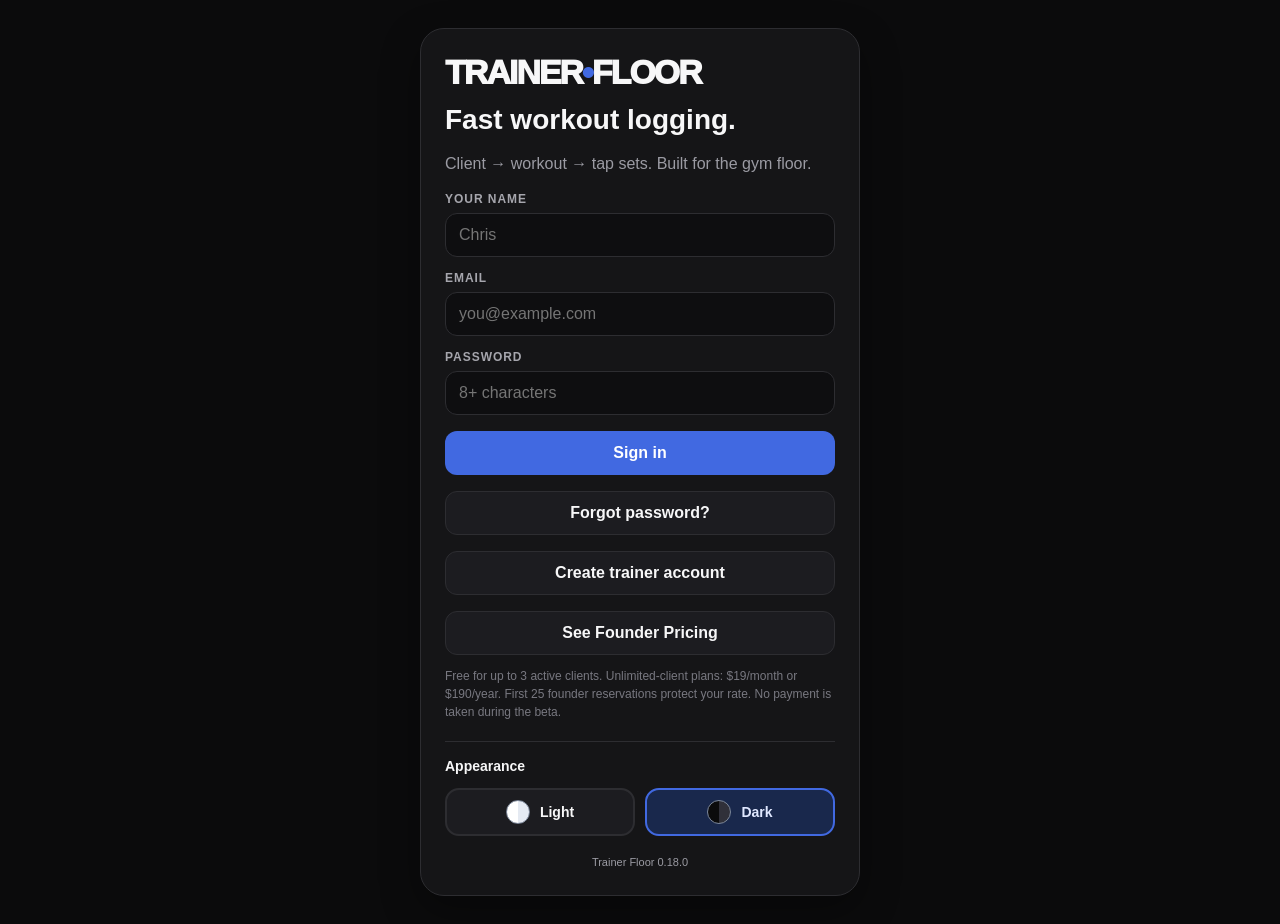
==== commit 969462c0: "Add per-trainer Asana controls and account-isolation fixes" ====
--- a/trainer-floor/index.html
+++ b/trainer-floor/index.html
@@ -10,7 +10,7 @@
   
   <link rel="apple-touch-icon" href="icon-180.png" />
   <title>Trainer Floor</title>
-  <script src="theme.js?v=0.17.1"></script>
+  <script src="theme.js?v=0.18.0"></script>
   <style>
 :root{
   --bg:#0b0b0c;
@@ -76,18 +76,19 @@
 
 .last-workout{background:linear-gradient(135deg,#151e39,#11151e);border:1px solid #33487d;border-radius:16px;padding:16px;margin-bottom:16px}.last-workout p{font-size:14px;line-height:1.5;color:#c4cee7}.last-workout .note-label{font-size:12px;color:#a9bfff;font-weight:800}.previous-performance{padding:10px 12px;border-radius:10px;background:#101520;border-left:3px solid #4169e1;margin-top:12px;color:#b9c7eb;font-size:12px;line-height:1.55}.history-date{color:#a9bfff;font-size:13px;font-weight:700;margin-top:6px}.filter-label{display:block;color:var(--muted);font-size:12px;margin:0 0 7px}.import-session{border-top:1px solid var(--line);padding:10px 0;font-size:13px;line-height:1.5}details{margin-top:10px;font-size:13px;line-height:1.5}summary{cursor:pointer;color:#a9bfff}details .note-text{white-space:pre-wrap}.client-card>div:first-child{min-width:0}.client-sub{line-height:1.5;overflow-wrap:anywhere}@media(max-width:440px){.page-title{flex-wrap:wrap}.session-bar{flex-wrap:wrap}.header-actions .small-btn{padding:9px}.client-header h1{font-size:22px}}
 </style>
-<link rel="stylesheet" href="features.css?v=0.17.1" />
-<link rel="stylesheet" href="theme.css?v=0.17.1" />
+<link rel="stylesheet" href="features.css?v=0.18.0" />
+<link rel="stylesheet" href="theme.css?v=0.18.0" />
 </head>
 <body>
   <div id="app"></div>
   <div id="toast" class="toast" aria-live="polite"></div>
-  <script src="history.js?v=0.17.1"></script>
-  <script src="store.js?v=0.17.1"></script>
-  <script src="progress.js?v=0.17.1"></script>
-  <script src="features.js?v=0.17.1"></script>
-  <script src="import-ui.js?v=0.17.1"></script>
-  <script src="founder.js?v=0.17.1"></script>
+  <script src="history.js?v=0.18.0"></script>
+  <script src="store.js?v=0.18.0"></script>
+  <script src="progress.js?v=0.18.0"></script>
+  <script src="features.js?v=0.18.0"></script>
+  <script src="import-ui.js?v=0.18.0"></script>
+  <script src="founder.js?v=0.18.0"></script>
+  <script src="asana.js?v=0.18.0"></script>
   <script>
 const H = TrainerHistory;
 const SUPABASE_URL = 'https://srsuoehdnfzobzvtkldz.supabase.co';
@@ -149,7 +150,7 @@
   async refreshSession(){const data=await refreshSession(readStoredSession());return {data:{session:data},error:data?null:new Error('Session refresh failed')}},
   async signOut(){writeStoredSession(null);return {error:null}}
 }};
-const APP_VERSION = '0.17.1';
+const APP_VERSION = '0.18.0';
 const FREE_CLIENT_LIMIT = 3;
 const TARGET_REPS = 15;
 
@@ -460,6 +461,7 @@
   $('#saveStatus').onclick=()=>{state.modal={type:'saveStatus'};render();};renderSaveStatus();renderUpdateNotice();
   document.querySelectorAll('[data-quick-client]').forEach(b=>b.onclick=()=>openClient(b.dataset.quickClient));
   wireModal();
+  void finishAsanaReturn();
 }
 
 
@@ -991,7 +993,7 @@
     ${founderOfferHtml()}
     ${asanaSettingsHtml()}
     <div class="settings-card"><h3>Data backup</h3><p>Download a JSON copy of your trainer data anytime.</p><button class="ghost-btn full" id="export">Export backup</button></div>
-    <div class="settings-card"><h3>Account</h3><p>${active} active clients synced to your account.</p><button class="ghost-btn full" id="logout">Sign out</button></div>
+    <div class="settings-card"><h3>Account</h3><p>${active} active clients in your account.</p><button class="ghost-btn full" id="logout">Sign out</button></div>
     <p class="build-label">Trainer Floor ${APP_VERSION}</p>`;
   wireFounderOffer();wireAppearance();wireAsanaSettings();
   $('#logout').onclick=async()=>{if(deviceStore?.status().pending){state.modal={type:'saveStatus'};render();toast('Sync pending changes before signing out');return;}deviceStore?.close();clearTimeout(saveRetry);deviceStore=null;await SB.auth.signOut();state.user=null;state.data=null;state.modal=null;renderLogin();};
@@ -1003,6 +1005,7 @@
 function modalHtml(){
   const m=state.modal;
   if(m.type==='asanaSetup')return asanaSetupHtml();
+  if(m.type==='asanaManage')return asanaManageHtml();
   if(m.type==='saveStatus')return saveStatusHtml();
   if(m.type==='conflict')return conflictHtml();
   if(m.type==='progress')return progressHtml(m.clientId);
@@ -1071,11 +1074,11 @@
 
   return '';
 }
-function modalWrap(title,body){ return `<div class="modal-backdrop" id="backdrop"><div class="modal" role="dialog" aria-modal="true"><div class="modal-handle"></div><div class="modal-head"><h2>${title}</h2><button class="close-btn" id="closeModal">×</button></div>${body}</div></div>`; }
+function modalWrap(title,body){ return `<div class="modal-backdrop" id="backdrop"><div class="modal" role="dialog" aria-modal="true" aria-labelledby="modalTitle"><div class="modal-handle"></div><div class="modal-head"><h2 id="modalTitle">${title}</h2><button class="close-btn" id="closeModal" aria-label="Close dialog">×</button></div>${body}</div></div>`; }
 
 function pickerHtml(){
   const cats=['all','push','pull','legs','core']; const eq=['all',...new Set(EXERCISES.map(x=>x.eq))];
-  return `<div class="modal-backdrop" id="backdrop"><div class="modal" role="dialog" aria-modal="true"><div class="modal-handle"></div><div class="modal-head"><h2>${state.picker.replaceIndex===null?'Add exercise':'Change exercise'}</h2><button class="close-btn" id="closeModal">×</button></div>
+  return `<div class="modal-backdrop" id="backdrop"><div class="modal" role="dialog" aria-modal="true" aria-labelledby="modalTitle"><div class="modal-handle"></div><div class="modal-head"><h2 id="modalTitle">${state.picker.replaceIndex===null?'Add exercise':'Change exercise'}</h2><button class="close-btn" id="closeModal" aria-label="Close dialog">×</button></div>
   <div class="chips">${cats.map(c=>`<button class="category-chip ${state.picker.category===c?'active':''}" data-cat="${c}">${c}</button>`).join('')}</div>
   <input class="search" id="exerciseSearch" placeholder="Search exercise or equipment" value="${esc(state.picker.search)}" />
   <div class="chips">${eq.map(e=>`<button class="equipment-chip ${state.picker.equipment===e?'active':''}" data-eq="${e}">${e}</button>`).join('')}</div>
@@ -1092,7 +1095,20 @@
   if($('#closeModal')) $('#closeModal').onclick=()=>{state.modal=null;render();};
   if($('#backdrop')) $('#backdrop').onclick=e=>{if(e.target.id==='backdrop'){state.modal=null;render();}};
   const m=state.modal;
-  wireFeatureModal();
+  wireFeatureModal();wireAsanaModal();
+  const activeDialog=$('.modal');
+  if(activeDialog?.querySelectorAll){
+    const focusable=()=>Array.from(activeDialog.querySelectorAll('button:not(:disabled),input:not(:disabled),select:not(:disabled),textarea:not(:disabled),a[href]')).filter(el=>!el.hidden);
+    const focus=focusable();if(focus.length)focus[0].focus();
+    activeDialog.onkeydown=e=>{
+      if(e.key==='Escape'){e.preventDefault();state.modal=null;render();return;}
+      if(e.key==='Tab'){
+        const list=focusable(),first=list[0],last=list[list.length-1];
+        if(e.shiftKey&&document.activeElement===first){e.preventDefault();last?.focus();}
+        else if(!e.shiftKey&&document.activeElement===last){e.preventDefault();first?.focus();}
+      }
+    };
+  }
   if(m.type==='asanaSetup'){
     const close=()=>{state.modal=null;render();$('#connectAsana')?.focus();};
     const dialog=$('.modal');dialog.setAttribute('aria-label','Connect Asana');
--- a/trainer-floor/features.css
+++ b/trainer-floor/features.css
@@ -1,3 +1,5 @@
 .save-strip{position:fixed;z-index:26;top:0;left:50%;transform:translateX(-50%);width:min(720px,100%);padding:2px 10px;background:#171d2b;display:flex;align-items:center;justify-content:space-between;min-height:24px}.save-status{border:0;background:none;color:#9fd9b5;font-size:11px;font-weight:800;padding:3px 8px}.save-status[data-state="pending"]{color:#ffe09c}.save-status[data-state="error"]{color:#ffb2b9}.topbar{top:24px;margin-top:24px}.save-strip .small-btn{font-size:11px;padding:3px 8px}.quick-clients{display:flex;gap:8px;overflow:auto;margin:0 0 16px;padding:3px 0 7px}.quick-clients button{white-space:nowrap}.selected{border-color:#6485ff!important;background:#1c2e5f!important;color:#dce4ff!important}.client-item{display:flex;gap:6px}.client-item .client-card{flex:1;min-width:0}.pin-client{width:44px;border:1px solid var(--line);border-radius:14px;background:var(--panel);color:#747984;font-size:21px;flex-shrink:0}.today-bar{display:flex;gap:12px;align-items:center;margin-bottom:14px}.today-bar .muted{font-size:12px}.history-actions{display:flex;gap:6px;flex-wrap:wrap;margin:14px 0}.record-copy{white-space:pre-wrap;overflow-wrap:anywhere;font-size:13px;line-height:1.6;font-family:inherit}.progress-chart{display:flex;gap:5px;align-items:flex-end;overflow:auto;padding:15px 0 0}.progress-column{flex:1;min-width:34px;display:grid;gap:5px;text-align:center;font-size:11px}.progress-column>div{background:linear-gradient(#7794ff,#4169e1);border-radius:5px 5px 0 0}.progress-column small{font-size:9px}.progress-table>div{display:flex;justify-content:space-between;gap:8px;flex-wrap:wrap;border-bottom:1px solid var(--line);padding:9px 0;font-size:12px}.progress-ready{font-size:12px;font-weight:900;color:#a9b8ff}.sync-note{font-size:12px;color:#a9badf}.sync-note a{color:#b5c7ff}.last-workout .small-btn{margin:3px 2px 3px 0}button[hidden],span[hidden]{display:none}.weight-box{width:105px}.weight-box input{width:66px}@media(max-width:440px){.brand{font-size:19px}.top-actions .badge{font-size:10px;padding:6px}.page-title .row{flex-wrap:wrap}.header-actions{margin-left:auto}}
 
 .asana-heading{display:flex;align-items:center;justify-content:space-between;gap:12px}.asana-heading h3{margin:0}.asana-help-button{display:grid;place-items:center;width:44px;height:44px;flex-shrink:0;border:0;background:transparent;color:var(--muted);cursor:pointer}.asana-help-button span{display:grid;place-items:center;width:23px;height:23px;border:1px solid var(--muted);border-radius:50%;font-size:13px;font-weight:800;background:var(--panel2)}.asana-help-button[aria-expanded="true"] span{color:var(--red);border-color:var(--red)}.asana-help-copy{margin:8px 0 14px;padding:14px;border:1px solid var(--line);border-radius:12px;background:var(--panel2);font-size:14px;line-height:1.5}.asana-help-copy[hidden]{display:none}.asana-help-copy p{margin:6px 0 0}.asana-connection-row{display:flex;align-items:center;justify-content:space-between;gap:12px;flex-wrap:wrap}.asana-connection-row p{flex:1 1 150px}.asana-connection-row button{flex-shrink:0;min-height:44px}.asana-card .tiny{margin-bottom:0}
+
+.asana-consent{display:flex;align-items:flex-start;gap:10px;margin:16px 0;font-size:14px;line-height:1.5}.asana-consent input{width:20px;height:20px;flex-shrink:0;margin-top:2px;accent-color:var(--red)}
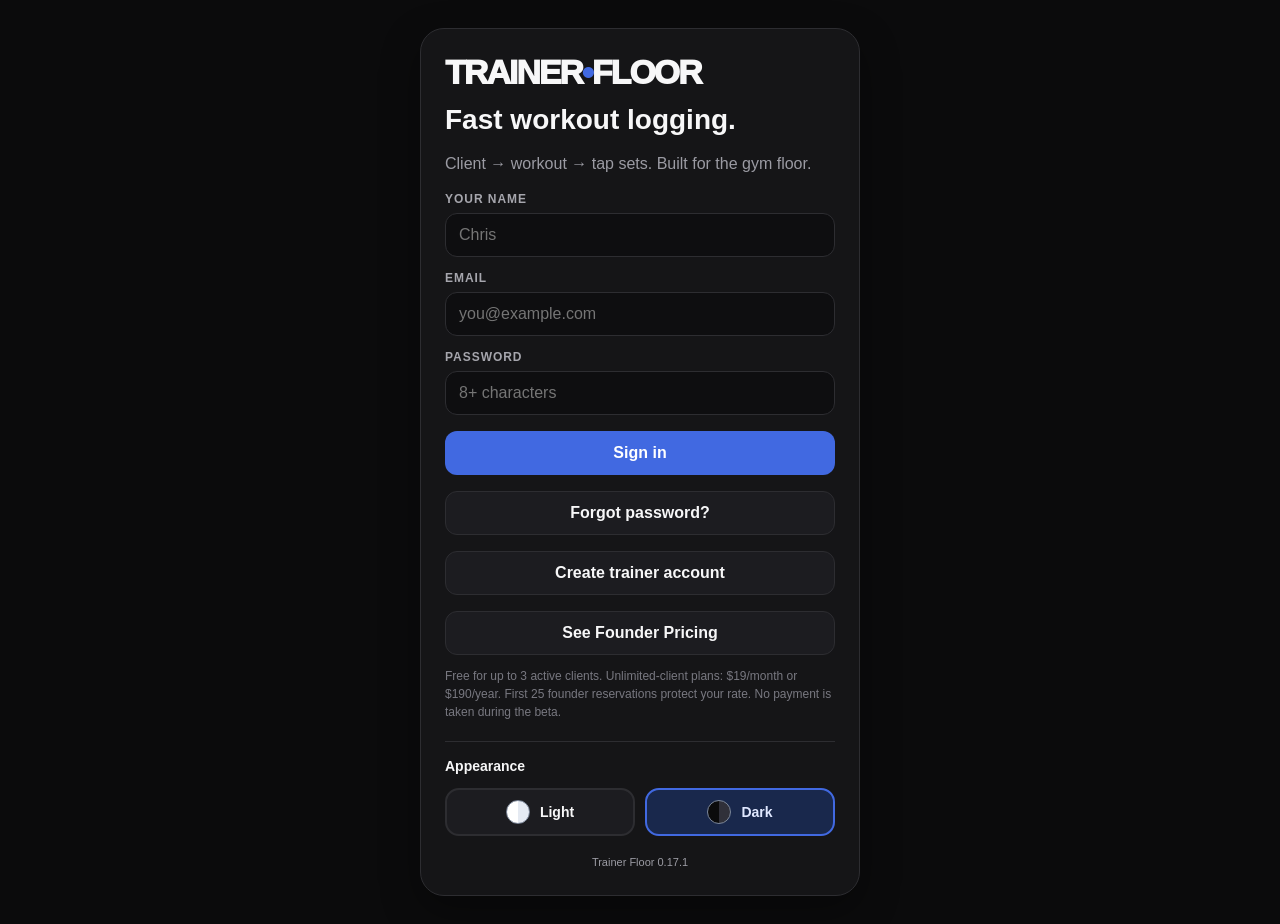
==== commit 81d47c59: "Integrate quick voice/text edits, target controls and paged workouts into Trainer Floor" ====
--- a/trainer-floor/index.html
+++ b/trainer-floor/index.html
@@ -10,7 +10,7 @@
   
   <link rel="apple-touch-icon" href="icon-180.png" />
   <title>Trainer Floor</title>
-  <script src="theme.js?v=0.18.0"></script>
+  <script src="theme.js?v=0.17.1"></script>
   <style>
 :root{
   --bg:#0b0b0c;
@@ -75,20 +75,20 @@
 @media (max-width:520px){.help-tip{left:auto;right:-10px;transform:translateY(3px);width:min(260px,80vw)}.help-wrap:hover .help-tip,.help-wrap:focus-within .help-tip{transform:translateY(0)}.help-tip::after{left:auto;right:13px}}
 
 .last-workout{background:linear-gradient(135deg,#151e39,#11151e);border:1px solid #33487d;border-radius:16px;padding:16px;margin-bottom:16px}.last-workout p{font-size:14px;line-height:1.5;color:#c4cee7}.last-workout .note-label{font-size:12px;color:#a9bfff;font-weight:800}.previous-performance{padding:10px 12px;border-radius:10px;background:#101520;border-left:3px solid #4169e1;margin-top:12px;color:#b9c7eb;font-size:12px;line-height:1.55}.history-date{color:#a9bfff;font-size:13px;font-weight:700;margin-top:6px}.filter-label{display:block;color:var(--muted);font-size:12px;margin:0 0 7px}.import-session{border-top:1px solid var(--line);padding:10px 0;font-size:13px;line-height:1.5}details{margin-top:10px;font-size:13px;line-height:1.5}summary{cursor:pointer;color:#a9bfff}details .note-text{white-space:pre-wrap}.client-card>div:first-child{min-width:0}.client-sub{line-height:1.5;overflow-wrap:anywhere}@media(max-width:440px){.page-title{flex-wrap:wrap}.session-bar{flex-wrap:wrap}.header-actions .small-btn{padding:9px}.client-header h1{font-size:22px}}
+.quick-edit-controls{display:flex;align-items:center;gap:8px;margin:8px 0}.quick-edit-controls .primary-btn{flex-shrink:0}.quick-edit-controls span{font-size:11px;color:var(--muted)}.quick-edit-panel{padding:10px;background:var(--panel);border:1px solid var(--line);border-radius:12px;margin:8px 0}.quick-edit-panel[hidden]{display:none}.quick-edit-entry{display:flex;gap:5px}.quick-edit-entry input{min-width:0;flex:1;background:var(--bg);color:var(--text);border:1px solid var(--line);border-radius:8px;padding:9px}.quick-edit-samples{display:flex;gap:5px;flex-wrap:wrap;margin-top:7px}.quick-edit-samples button,.quick-page-nav button{background:var(--panel2);color:var(--text);border:1px solid var(--line);border-radius:8px;padding:7px;font-size:11px}.quick-page-nav{display:flex;justify-content:space-between;align-items:center;gap:8px;margin:8px 0;font-size:12px}.quick-page-nav button:disabled{opacity:.3}.quick-target{font-size:12px;font-weight:800}
 </style>
-<link rel="stylesheet" href="features.css?v=0.18.0" />
-<link rel="stylesheet" href="theme.css?v=0.18.0" />
+<link rel="stylesheet" href="features.css?v=0.17.1" />
+<link rel="stylesheet" href="theme.css?v=0.17.1" />
 </head>
 <body>
   <div id="app"></div>
   <div id="toast" class="toast" aria-live="polite"></div>
-  <script src="history.js?v=0.18.0"></script>
-  <script src="store.js?v=0.18.0"></script>
-  <script src="progress.js?v=0.18.0"></script>
-  <script src="features.js?v=0.18.0"></script>
-  <script src="import-ui.js?v=0.18.0"></script>
-  <script src="founder.js?v=0.18.0"></script>
-  <script src="asana.js?v=0.18.0"></script>
+  <script src="history.js?v=0.17.1"></script>
+  <script src="store.js?v=0.17.1"></script>
+  <script src="progress.js?v=0.17.1"></script>
+  <script src="features.js?v=0.17.1"></script>
+  <script src="import-ui.js?v=0.17.1"></script>
+  <script src="founder.js?v=0.17.1"></script>
   <script>
 const H = TrainerHistory;
 const SUPABASE_URL = 'https://srsuoehdnfzobzvtkldz.supabase.co';
@@ -150,7 +150,7 @@
   async refreshSession(){const data=await refreshSession(readStoredSession());return {data:{session:data},error:data?null:new Error('Session refresh failed')}},
   async signOut(){writeStoredSession(null);return {error:null}}
 }};
-const APP_VERSION = '0.18.0';
+const APP_VERSION = '0.17.1';
 const FREE_CLIENT_LIMIT = 3;
 const TARGET_REPS = 15;
 
@@ -461,7 +461,6 @@
   $('#saveStatus').onclick=()=>{state.modal={type:'saveStatus'};render();};renderSaveStatus();renderUpdateNotice();
   document.querySelectorAll('[data-quick-client]').forEach(b=>b.onclick=()=>openClient(b.dataset.quickClient));
   wireModal();
-  void finishAsanaReturn();
 }
 
 
@@ -815,6 +814,72 @@
 function currentClient(){ return state.data.clients.find(c=>c.id===state.selectedClientId); }
 function currentSession(){return state.data.sessions.find(s=>s.id===state.selectedSessionId&&s.clientId===state.selectedClientId&&!s.completedAt)||state.data.sessions.find(s=>s.clientId===state.selectedClientId&&s.date===todayKey()&&!s.completedAt&&!s.sessionNote?.startsWith('[PROGRAM TEMPLATE]'))||ensureTodaySession(state.selectedClientId);}
 
+
+let quickEditPage=0;
+let quickEditBusy=false;
+function quickEditPosition(text){
+ const m=text.match(/(?:as |to |in |at )(?:the )?(first|second|third|fourth|fifth|sixth|seventh|eighth|ninth|tenth|\\d+)(?:st|nd|rd|th)?(?: exercise| position)?/i);
+ if(!m)return null;
+ return ({first:1,second:2,third:3,fourth:4,fifth:5,sixth:6,seventh:7,eighth:8,ninth:9,tenth:10})[m[1].toLowerCase()]||Number(m[1]);
+}
+function quickEditApply(raw){
+ const session=currentSession(), text=raw.trim().replace(/[.!]$/,'');
+ if(!text)return;
+ const p=quickEditPosition(text);
+ const stripPosition=t=>t.replace(/(?: as | to | in | at )(?:the )?(?:first|second|third|fourth|fifth|sixth|seventh|eighth|ninth|tenth|\\d+)(?:st|nd|rd|th)?(?: exercise| position)?$/i,'').trim();
+ const find=name=>session.exercises.findIndex(e=>e.name.toLowerCase().includes(name.toLowerCase()));
+ const before=JSON.stringify(session.exercises);
+ try{
+  let match;
+  if((match=text.match(/^(?:add|insert|put) (.+)$/i))){
+   const name=stripPosition(match[1]).replace(/^(?:the )?/i,'').trim();
+   if(!name)throw Error('Specify an exercise');
+   if(find(name)>=0)throw Error('Exercise already exists. Try moving it.');
+   const lib=EXERCISES.find(x=>x.name.toLowerCase()===name.toLowerCase())||EXERCISES.find(x=>x.name.toLowerCase().includes(name.toLowerCase()));
+   const ex={id:uid(),name:lib?.name||name.replace(/^./,c=>c.toUpperCase()),cat:lib?.cat||'strength',eq:lib?.eq||'other',weight:'',sets:[null,null,null],note:'',progressAt:TARGET_REPS};
+   session.exercises.splice(p?Math.min(session.exercises.length,Math.max(0,p-1)):session.exercises.length,0,ex);
+  }else if((match=text.match(/^(?:delete|remove) (.+)$/i))){
+   const i=find(match[1]);if(i<0)throw Error('Exercise not found');
+   if(session.exercises[i].sets.some(v=>v!==null))throw Error('Cannot delete logged sets. Clear them manually first.');
+   session.exercises.splice(i,1);
+  }else if((match=text.match(/^move (.+)$/i))&&p){
+   const i=find(stripPosition(match[1]));if(i<0)throw Error('Exercise not found');
+   const [ex]=session.exercises.splice(i,1);session.exercises.splice(Math.min(session.exercises.length,p-1),0,ex);
+  }else if((match=text.match(/(?:set|change|make|update) (?:the )?(?:target )?(?:reps|repetitions|rep target)(?: for (.+?))? to (\\d+)/i))){
+   const n=Number(match[2]);if(n<1||n>100)throw Error('Target must be 1–100');
+   const i=match[1]?find(match[1]):-1;if(match[1]&&i<0)throw Error('Exercise not found');
+   (i>=0?[session.exercises[i]]:session.exercises).forEach(ex=>ex.progressAt=n);
+  }else throw Error('Try: add, delete, move, or set target reps.');
+  saveSession(session);quickEditPage=p?Math.floor((p-1)/3):quickEditPage;renderWorkout();toast('Workout updated · keep coaching');
+ }catch(e){session.exercises=JSON.parse(before);toast(e.message||'Could not edit workout');}
+}
+function quickEditSubmit(text){
+ if(quickEditBusy||!text.trim())return;
+ quickEditBusy=true;
+ const status=document.getElementById('quickEditStatus');
+ if(status)status.textContent='Updating workout… keep coaching.';
+ setTimeout(()=>{quickEditBusy=false;quickEditApply(text)},350);
+}
+function quickEditVoice(){
+ const Speech=window.SpeechRecognition||window.webkitSpeechRecognition;
+ if(!Speech){toast('Voice unavailable here. Type your edit.');return}
+ const recognition=new Speech();recognition.lang='en-US';recognition.onresult=e=>quickEditSubmit(e.results[0][0].transcript);
+ recognition.onerror=()=>toast('Microphone unavailable. Type your edit.');
+ recognition.start();
+}
+function quickEditWire(){
+ const toggle=$('#quickEditToggle'), panel=$('#quickEditPanel'), input=$('#quickEditInput');
+ toggle.onclick=()=>{panel.hidden=!panel.hidden;if(!panel.hidden)input.focus()};
+ $('#quickEditApply').onclick=()=>{quickEditSubmit(input.value);input.value=''};
+ input.onkeydown=e=>{if(e.key==='Enter'){$('#quickEditApply').click()}};
+ $('#quickEditVoice').onclick=quickEditVoice;
+ document.querySelectorAll('[data-quick-sample]').forEach(b=>b.onclick=()=>quickEditSubmit(b.dataset.quickSample));
+ document.querySelectorAll('[data-target-minus]').forEach(b=>b.onclick=()=>{const e=currentSession().exercises[+b.dataset.targetMinus];e.progressAt=Math.max(1,exerciseProgressAt(e)-1);saveSession(currentSession());renderWorkout()});
+ document.querySelectorAll('[data-target-plus]').forEach(b=>b.onclick=()=>{const e=currentSession().exercises[+b.dataset.targetPlus];e.progressAt=exerciseProgressAt(e)+1;saveSession(currentSession());renderWorkout()});
+ if($('#quickPrev'))$('#quickPrev').onclick=()=>{quickEditPage=Math.max(0,quickEditPage-1);renderWorkout()};
+ if($('#quickNext'))$('#quickNext').onclick=()=>{quickEditPage++;renderWorkout()};
+}
+
 function renderWorkout(){
   const client=currentClient(); if(!client){state.view='clients';return render();}
   const session=currentSession();
@@ -841,7 +906,10 @@
       <div><div class="session-title help-inline">Workout ${helpTip('Today’s working session. Finish it to save it permanently into History.','About Today’s Workout')}</div><div class="session-date help-inline">Tap a circle: 15 → 14 → 13… ${helpTip('Each circle is one set. The first tap logs that exercise’s progression target and starts a count-up rest timer. Additional taps adjust reps without restarting your rest. Logging the next set restarts the timer.','About Set Circles')}</div></div>
       <div class="session-actions"><button class="small-btn" id="sessionNote">Notes</button><button class="small-btn" id="quickChange">+ Exercise</button></div>
     </div>
-    <div class="exercise-list" id="exerciseList">${session.exercises.length?session.exercises.map((e,i)=>exerciseHtml(e,i)).join(''):`<div class="empty"><strong>No exercises yet</strong><p>Add exercises by Push, Pull, Legs or Core. Filter by equipment and tap once.</p><button class="primary-btn" id="firstExercise">+ Add exercise</button></div>`}</div>
+    <div class="quick-edit-controls"><button class="primary-btn" id="quickEditToggle">✎ Edit workout · speak or type</button><span id="quickEditStatus" aria-live="polite">Keep coaching while edits update.</span></div>
+    <div class="quick-edit-panel" id="quickEditPanel" hidden><div class="quick-edit-entry"><input id="quickEditInput" placeholder="Tell Trainer Floor what to change" aria-label="Workout edit instruction"><button class="small-btn" id="quickEditVoice">🎙 Speak</button><button class="primary-btn" id="quickEditApply">Apply</button></div><div class="quick-edit-samples"><button data-quick-sample="Add dumbbell bench press as third exercise">Add dumbbell bench press</button><button data-quick-sample="Delete rows">Delete rows</button><button data-quick-sample="Set target reps to 15">Set reps to 15</button></div></div>
+    <div class="quick-page-nav"><button id="quickPrev" ${quickEditPage===0?'disabled':''}>‹ Previous</button><span>Exercises ${session.exercises.length?quickEditPage*3+1:0}–${Math.min(session.exercises.length,(quickEditPage+1)*3)} of ${session.exercises.length}</span><button id="quickNext" ${(quickEditPage+1)*3>=session.exercises.length?'disabled':''}>Next ›</button></div>
+    <div class="exercise-list" id="exerciseList">${session.exercises.length?session.exercises.map((e,i)=>({e,i})).slice(quickEditPage*3,quickEditPage*3+3).map(({e,i})=>exerciseHtml(e,i)).join(''):`<div class="empty"><strong>No exercises yet</strong><p>Add exercises by Push, Pull, Legs or Core. Filter by equipment and tap once.</p><button class="primary-btn" id="firstExercise">+ Add exercise</button></div>`}</div>
     ${session.exercises.length?'<button class="add-exercise" id="addExercise">+ Add exercise</button>':''}
     <button class="finish-btn" id="finishSession">Finish session</button>
     <p class="build-label">Trainer Floor ${APP_VERSION}</p>
@@ -865,6 +933,7 @@
   if($('#addExercise')) $('#addExercise').onclick=()=>openPicker(null);
   $('#finishSession').onclick=finishSession;
   wireExerciseCards(session);
+  quickEditWire();
 }
 
 function exerciseProgressAt(ex){
@@ -907,7 +976,7 @@
       <div class="set-circles">${sets.map((r,j)=>`<button class="set-circle ${r!==null?'logged':''}" data-set="${i}:${j}" aria-label="Set ${j+1}">${r===null?'':r}</button>`).join('')}<button class="set-add" data-addset="${i}">+</button></div>
     </div>
     <div style="display:flex;gap:8px;align-items:center;flex-wrap:wrap;margin-top:10px">
-      <span class="help-inline"><button class="small-btn" data-progress="${i}">Add weight at ${progressAt} reps</button>${helpTip('This threshold is unique to this exercise. When every logged set reaches it, Trainer Floor flags “Add weight next time.”','About Progression Target')}</span>
+      <span class="help-inline"><button class="small-btn" data-target-minus="${i}" aria-label="Decrease target reps">−</button><span class="quick-target">Target ${progressAt}</span><button class="small-btn" data-target-plus="${i}" aria-label="Increase target reps">+</button><button class="small-btn" data-progress="${i}">Progression settings</button>${helpTip('This threshold is unique to this exercise. When every logged set reaches it, Trainer Floor flags “Add weight next time.”','About Progression Target')}</span>
       <span id="progressReady${i}" class="progress-ready" ${ready?'':'hidden'}>↑ Add weight next time</span>
     </div>
     <div class="exercise-footer"><div class="mini-note">${ex.note?esc(ex.note):'No exercise note'}</div><button class="remove-ex" data-remove="${i}" title="Remove">×</button></div>
@@ -993,7 +1062,7 @@
     ${founderOfferHtml()}
     ${asanaSettingsHtml()}
     <div class="settings-card"><h3>Data backup</h3><p>Download a JSON copy of your trainer data anytime.</p><button class="ghost-btn full" id="export">Export backup</button></div>
-    <div class="settings-card"><h3>Account</h3><p>${active} active clients in your account.</p><button class="ghost-btn full" id="logout">Sign out</button></div>
+    <div class="settings-card"><h3>Account</h3><p>${active} active clients synced to your account.</p><button class="ghost-btn full" id="logout">Sign out</button></div>
     <p class="build-label">Trainer Floor ${APP_VERSION}</p>`;
   wireFounderOffer();wireAppearance();wireAsanaSettings();
   $('#logout').onclick=async()=>{if(deviceStore?.status().pending){state.modal={type:'saveStatus'};render();toast('Sync pending changes before signing out');return;}deviceStore?.close();clearTimeout(saveRetry);deviceStore=null;await SB.auth.signOut();state.user=null;state.data=null;state.modal=null;renderLogin();};
@@ -1005,7 +1074,6 @@
 function modalHtml(){
   const m=state.modal;
   if(m.type==='asanaSetup')return asanaSetupHtml();
-  if(m.type==='asanaManage')return asanaManageHtml();
   if(m.type==='saveStatus')return saveStatusHtml();
   if(m.type==='conflict')return conflictHtml();
   if(m.type==='progress')return progressHtml(m.clientId);
@@ -1074,11 +1142,11 @@
 
   return '';
 }
-function modalWrap(title,body){ return `<div class="modal-backdrop" id="backdrop"><div class="modal" role="dialog" aria-modal="true" aria-labelledby="modalTitle"><div class="modal-handle"></div><div class="modal-head"><h2 id="modalTitle">${title}</h2><button class="close-btn" id="closeModal" aria-label="Close dialog">×</button></div>${body}</div></div>`; }
+function modalWrap(title,body){ return `<div class="modal-backdrop" id="backdrop"><div class="modal" role="dialog" aria-modal="true"><div class="modal-handle"></div><div class="modal-head"><h2>${title}</h2><button class="close-btn" id="closeModal">×</button></div>${body}</div></div>`; }
 
 function pickerHtml(){
   const cats=['all','push','pull','legs','core']; const eq=['all',...new Set(EXERCISES.map(x=>x.eq))];
-  return `<div class="modal-backdrop" id="backdrop"><div class="modal" role="dialog" aria-modal="true" aria-labelledby="modalTitle"><div class="modal-handle"></div><div class="modal-head"><h2 id="modalTitle">${state.picker.replaceIndex===null?'Add exercise':'Change exercise'}</h2><button class="close-btn" id="closeModal" aria-label="Close dialog">×</button></div>
+  return `<div class="modal-backdrop" id="backdrop"><div class="modal" role="dialog" aria-modal="true"><div class="modal-handle"></div><div class="modal-head"><h2>${state.picker.replaceIndex===null?'Add exercise':'Change exercise'}</h2><button class="close-btn" id="closeModal">×</button></div>
   <div class="chips">${cats.map(c=>`<button class="category-chip ${state.picker.category===c?'active':''}" data-cat="${c}">${c}</button>`).join('')}</div>
   <input class="search" id="exerciseSearch" placeholder="Search exercise or equipment" value="${esc(state.picker.search)}" />
   <div class="chips">${eq.map(e=>`<button class="equipment-chip ${state.picker.equipment===e?'active':''}" data-eq="${e}">${e}</button>`).join('')}</div>
@@ -1095,20 +1163,7 @@
   if($('#closeModal')) $('#closeModal').onclick=()=>{state.modal=null;render();};
   if($('#backdrop')) $('#backdrop').onclick=e=>{if(e.target.id==='backdrop'){state.modal=null;render();}};
   const m=state.modal;
-  wireFeatureModal();wireAsanaModal();
-  const activeDialog=$('.modal');
-  if(activeDialog?.querySelectorAll){
-    const focusable=()=>Array.from(activeDialog.querySelectorAll('button:not(:disabled),input:not(:disabled),select:not(:disabled),textarea:not(:disabled),a[href]')).filter(el=>!el.hidden);
-    const focus=focusable();if(focus.length)focus[0].focus();
-    activeDialog.onkeydown=e=>{
-      if(e.key==='Escape'){e.preventDefault();state.modal=null;render();return;}
-      if(e.key==='Tab'){
-        const list=focusable(),first=list[0],last=list[list.length-1];
-        if(e.shiftKey&&document.activeElement===first){e.preventDefault();last?.focus();}
-        else if(!e.shiftKey&&document.activeElement===last){e.preventDefault();first?.focus();}
-      }
-    };
-  }
+  wireFeatureModal();
   if(m.type==='asanaSetup'){
     const close=()=>{state.modal=null;render();$('#connectAsana')?.focus();};
     const dialog=$('.modal');dialog.setAttribute('aria-label','Connect Asana');
